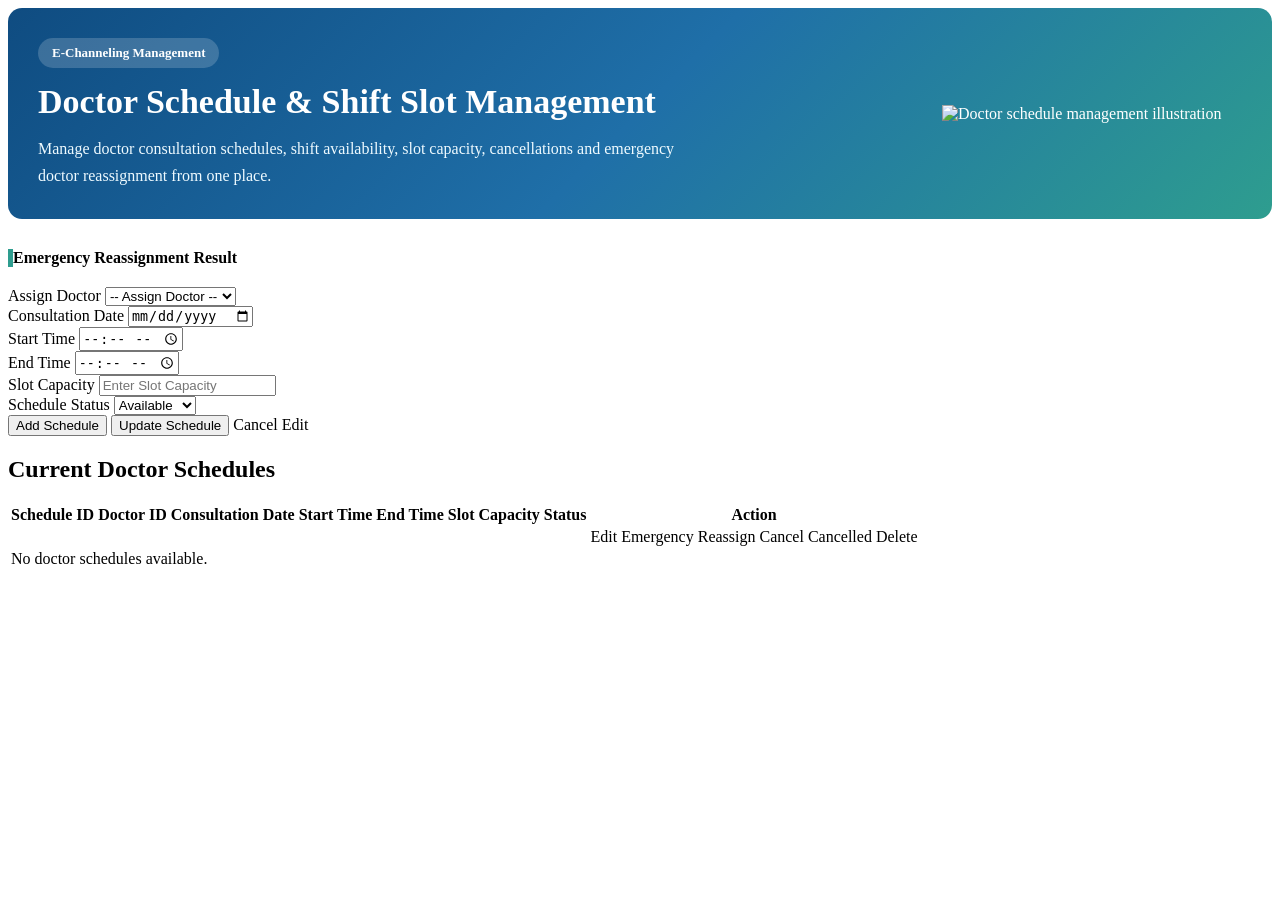
==== src/main/resources/templates/doctor-schedule.html @ 7dbee843 "Enhance doctor schedule UI and assignment workflow" ====
<!DOCTYPE html>
<html lang="en"
      xmlns:th="http://www.thymeleaf.org">

<head>
    <meta charset="UTF-8">

    <meta name="viewport"
          content="width=device-width, initial-scale=1.0">

    <title>Doctor Schedule & Shift Slot Management</title>

    <link rel="stylesheet"
          th:href="@{/css/doctor-schedule.css}">

    <style>

        .hero-section {
            display: flex;
            align-items: center;
            justify-content: space-between;
            gap: 30px;
            padding: 30px;
            margin-bottom: 30px;

            background: linear-gradient(
                    135deg,
                    #0f4c81,
                    #1f6fa8,
                    #2e9d8f
            );

            border-radius: 14px;
            color: white;
            overflow: hidden;
        }

        .hero-content {
            flex: 1;
        }

        .hero-title {
            margin: 0 0 12px 0;
            font-size: 34px;
            line-height: 1.2;
        }

        .hero-subtitle {
            margin: 0;
            max-width: 650px;
            line-height: 1.7;
            font-size: 16px;
            color: #eefaff;
        }

        .hero-image {
            width: 300px;
            max-width: 35%;
            height: auto;
        }

        .management-tag {
            display: inline-block;
            margin-bottom: 14px;
            padding: 7px 14px;
            border-radius: 20px;
            background-color: rgba(255,255,255,0.18);
            font-size: 13px;
            font-weight: bold;
        }

        .reassignment-message {
            border-left: 5px solid #2e9d8f;
        }

        @media (max-width: 768px) {

            .hero-section {
                flex-direction: column;
                text-align: center;
            }

            .hero-image {
                max-width: 70%;
                width: 250px;
            }

            .hero-title {
                font-size: 27px;
            }
        }

    </style>

</head>

<body>

<div class="container">


    <!-- ===================================== -->
    <!-- PROFESSIONAL HERO SECTION -->
    <!-- ===================================== -->

    <section class="hero-section">

        <div class="hero-content">

            <span class="management-tag">
                E-Channeling Management
            </span>

            <h1 class="hero-title">
                Doctor Schedule & Shift Slot Management
            </h1>

            <p class="hero-subtitle">
                Manage doctor consultation schedules, shift availability,
                slot capacity, cancellations and emergency doctor
                reassignment from one place.
            </p>

        </div>


        <img class="hero-image"
             th:src="@{/images/doctor-schedule-hero.svg}"
             alt="Doctor schedule management illustration">

    </section>



    <!-- ===================================== -->
    <!-- EMERGENCY REASSIGNMENT RESULT -->
    <!-- ===================================== -->

    <div class="card reassignment-message"
         th:if="${reassignmentMessage != null}">

        <strong>
            Emergency Reassignment Result
        </strong>

        <p th:text="${reassignmentMessage}">
        </p>

    </div>



    <!-- ===================================== -->
    <!-- ADD / UPDATE DOCTOR SCHEDULE -->
    <!-- ===================================== -->

    <div class="card">

        <h2 th:text="${doctorSchedule.scheduleId == 0
                     ? 'Create Doctor Schedule'
                     : 'Update Doctor Schedule'}">
        </h2>


        <form th:action="@{/doctor-schedule/save}"
              th:object="${doctorSchedule}"
              method="post">


            <!-- Schedule ID -->
            <input type="hidden"
                   th:field="*{scheduleId}">


            <div class="form-grid">


                <!-- ================================= -->
                <!-- ASSIGN DOCTOR -->
                <!-- ================================= -->

                <div class="form-group">

                    <label for="doctorId">
                        Assign Doctor
                    </label>

                    <select id="doctorId"
                            th:field="*{doctorId}">

                        <option value="0">
                            -- Assign Doctor --
                        </option>


                        <option th:each="doctor : ${doctors}"
                                th:value="${doctor.doctorId}"
                                th:text="${doctor.doctorName
                                         + ' - '
                                         + doctor.specialization
                                         + ' - '
                                         + doctor.availabilityStatus}">
                        </option>

                    </select>


                    <span class="error-message"
                          th:if="${#fields.hasErrors('doctorId')}"
                          th:errors="*{doctorId}">
                    </span>

                </div>



                <!-- ================================= -->
                <!-- CONSULTATION DATE -->
                <!-- ================================= -->

                <div class="form-group">

                    <label for="consultationDate">
                        Consultation Date
                    </label>

                    <input id="consultationDate"
                           type="date"
                           th:field="*{consultationDate}">

                    <span class="error-message"
                          th:if="${#fields.hasErrors('consultationDate')}"
                          th:errors="*{consultationDate}">
                    </span>

                </div>



                <!-- ================================= -->
                <!-- START TIME -->
                <!-- ================================= -->

                <div class="form-group">

                    <label for="startTime">
                        Start Time
                    </label>

                    <input id="startTime"
                           type="time"
                           th:field="*{startTime}">

                    <span class="error-message"
                          th:if="${#fields.hasErrors('startTime')}"
                          th:errors="*{startTime}">
                    </span>

                </div>



                <!-- ================================= -->
                <!-- END TIME -->
                <!-- ================================= -->

                <div class="form-group">

                    <label for="endTime">
                        End Time
                    </label>

                    <input id="endTime"
                           type="time"
                           th:field="*{endTime}">

                    <span class="error-message"
                          th:if="${#fields.hasErrors('endTime')}"
                          th:errors="*{endTime}">
                    </span>

                </div>



                <!-- ================================= -->
                <!-- SLOT CAPACITY -->
                <!-- ================================= -->

                <div class="form-group">

                    <label for="slotCapacity">
                        Slot Capacity
                    </label>

                    <input id="slotCapacity"
                           type="number"
                           th:field="*{slotCapacity}"
                           min="1"
                           placeholder="Enter Slot Capacity">

                    <span class="error-message"
                          th:if="${#fields.hasErrors('slotCapacity')}"
                          th:errors="*{slotCapacity}">
                    </span>

                </div>



                <!-- ================================= -->
                <!-- STATUS -->
                <!-- ================================= -->

                <div class="form-group">

                    <label for="status">
                        Schedule Status
                    </label>

                    <select id="status"
                            th:field="*{status}">

                        <option value="Available">
                            Available
                        </option>

                        <option value="Blocked">
                            Blocked
                        </option>

                        <option value="Cancelled">
                            Cancelled
                        </option>

                    </select>

                </div>

            </div>



            <!-- ================================= -->
            <!-- FORM ACTIONS -->
            <!-- ================================= -->

            <div class="form-actions">


                <!-- Add -->
                <button type="submit"
                        class="btn btn-primary"
                        th:if="${doctorSchedule.scheduleId == 0}">

                    Add Schedule

                </button>


                <!-- Update -->
                <button type="submit"
                        class="btn btn-primary"
                        th:if="${doctorSchedule.scheduleId != 0}">

                    Update Schedule

                </button>


                <!-- Cancel Edit -->
                <a class="btn btn-secondary"
                   th:if="${doctorSchedule.scheduleId != 0}"
                   th:href="@{/doctor-schedule}">

                    Cancel Edit

                </a>

            </div>

        </form>

    </div>



    <!-- ===================================== -->
    <!-- CURRENT DOCTOR SCHEDULES -->
    <!-- ===================================== -->

    <div class="card">

        <h2>
            Current Doctor Schedules
        </h2>


        <div class="table-responsive">

            <table class="schedule-table">


                <thead>

                <tr>

                    <th>Schedule ID</th>

                    <th>Doctor ID</th>

                    <th>Consultation Date</th>

                    <th>Start Time</th>

                    <th>End Time</th>

                    <th>Slot Capacity</th>

                    <th>Status</th>

                    <th>Action</th>

                </tr>

                </thead>



                <tbody>


                <!-- ================================= -->
                <!-- SCHEDULE ROW -->
                <!-- ================================= -->

                <tr th:each="schedule : ${schedules}">


                    <td th:text="${schedule.scheduleId}">
                    </td>


                    <td th:text="${schedule.doctorId}">
                    </td>


                    <td th:text="${schedule.consultationDate}">
                    </td>


                    <td th:text="${schedule.startTime}">
                    </td>


                    <td th:text="${schedule.endTime}">
                    </td>


                    <td th:text="${schedule.slotCapacity}">
                    </td>



                    <!-- STATUS -->

                    <td>

                        <span class="status"

                              th:classappend="${schedule.status == 'Available'}
                                      ? ' status-available'
                                      : (${schedule.status == 'Blocked'}
                                      ? ' status-blocked'
                                      : ' status-cancelled')"

                              th:text="${schedule.status}">
                        </span>

                    </td>



                    <!-- ================================= -->
                    <!-- ACTION BUTTONS -->
                    <!-- ================================= -->

                    <td>

                        <div class="action-buttons">


                            <!-- Edit -->
                            <a class="btn btn-edit"

                               th:href="@{/doctor-schedule/edit/{id}
                               (id=${schedule.scheduleId})}">

                                Edit

                            </a>



                            <!-- Emergency Reassign -->
                            <a class="btn btn-cancel"

                               th:if="${schedule.status != 'Cancelled'}"

                               th:href="@{/doctor-schedule/reassign/{id}
                               (id=${schedule.scheduleId})}">

                                Emergency Reassign

                            </a>



                            <!-- Cancel -->
                            <a class="btn btn-cancel"

                               th:if="${schedule.status != 'Cancelled'}"

                               th:href="@{/doctor-schedule/cancel/{id}
                               (id=${schedule.scheduleId})}">

                                Cancel

                            </a>



                            <!-- Already Cancelled -->
                            <span class="btn btn-secondary"

                                  th:if="${schedule.status == 'Cancelled'}">

                                Cancelled

                            </span>



                            <!-- Delete -->
                            <a class="btn btn-delete"

                               th:href="@{/doctor-schedule/delete/{id}
                               (id=${schedule.scheduleId})}">

                                Delete

                            </a>

                        </div>

                    </td>

                </tr>



                <!-- ================================= -->
                <!-- NO RECORDS -->
                <!-- ================================= -->

                <tr th:if="${#lists.isEmpty(schedules)}">

                    <td colspan="8"
                        class="empty-message">

                        No doctor schedules available.

                    </td>

                </tr>


                </tbody>

            </table>

        </div>

    </div>

</div>

</body>

</html>
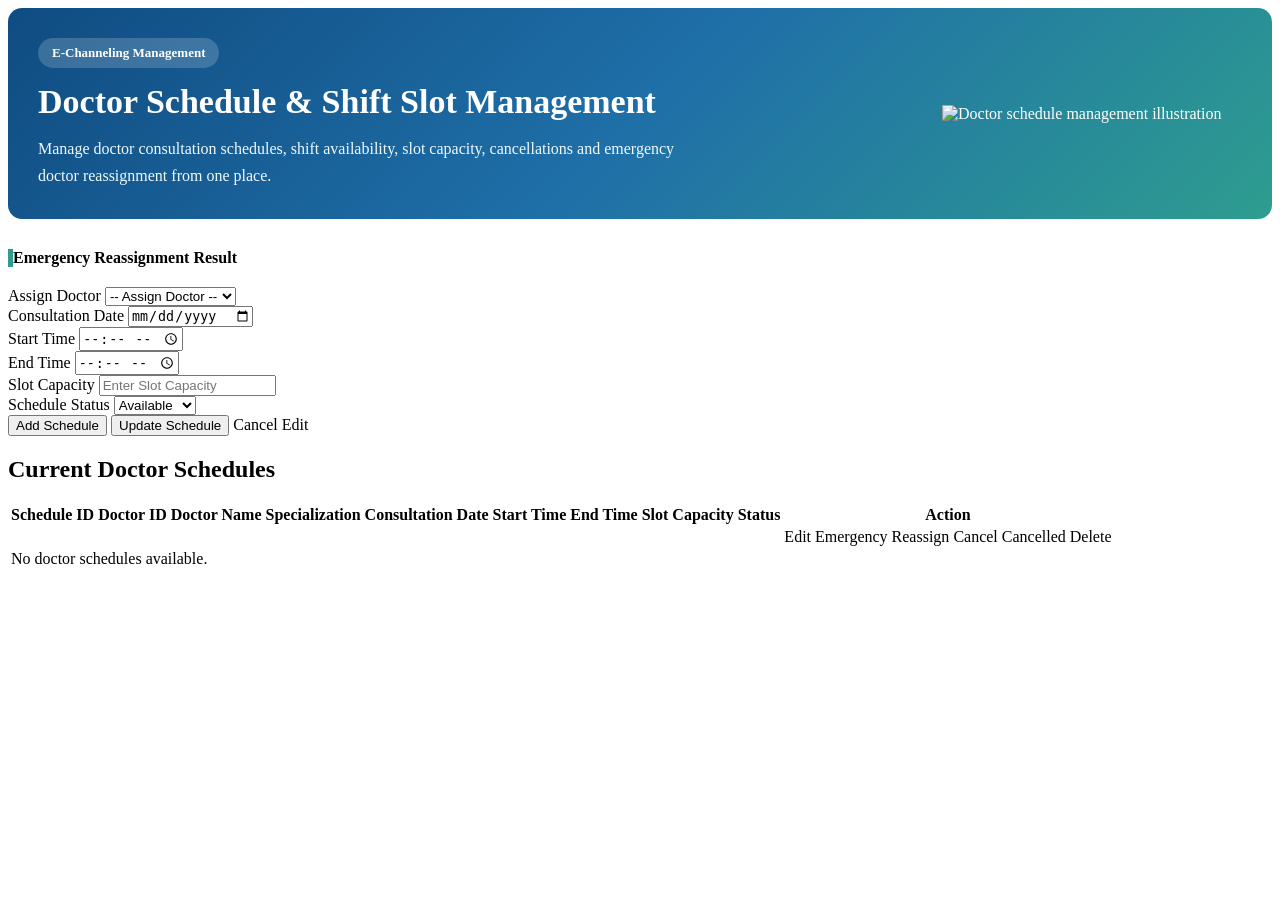
==== commit a89d5a2d: "Display doctor details in schedule table" ====
--- a/src/main/resources/templates/doctor-schedule.html
+++ b/src/main/resources/templates/doctor-schedule.html
@@ -64,7 +64,7 @@
             margin-bottom: 14px;
             padding: 7px 14px;
             border-radius: 20px;
-            background-color: rgba(255,255,255,0.18);
+            background-color: rgba(255, 255, 255, 0.18);
             font-size: 13px;
             font-weight: bold;
         }
@@ -100,7 +100,7 @@
 
 
     <!-- ===================================== -->
-    <!-- PROFESSIONAL HERO SECTION -->
+    <!-- HERO SECTION -->
     <!-- ===================================== -->
 
     <section class="hero-section">
@@ -151,7 +151,7 @@
 
 
     <!-- ===================================== -->
-    <!-- ADD / UPDATE DOCTOR SCHEDULE -->
+    <!-- ADD / UPDATE SCHEDULE -->
     <!-- ===================================== -->
 
     <div class="card">
@@ -167,7 +167,6 @@
               method="post">
 
 
-            <!-- Schedule ID -->
             <input type="hidden"
                    th:field="*{scheduleId}">
 
@@ -175,9 +174,7 @@
             <div class="form-grid">
 
 
-                <!-- ================================= -->
                 <!-- ASSIGN DOCTOR -->
-                <!-- ================================= -->
 
                 <div class="form-group">
 
@@ -194,12 +191,17 @@
 
 
                         <option th:each="doctor : ${doctors}"
+
                                 th:value="${doctor.doctorId}"
+
                                 th:text="${doctor.doctorName
                                          + ' - '
                                          + doctor.specialization
                                          + ' - '
-                                         + doctor.availabilityStatus}">
+                                         + doctor.availabilityStatus}"
+
+                                th:disabled="${doctor.availabilityStatus != 'Available'
+                                             and doctor.doctorId != doctorSchedule.doctorId}">
                         </option>
 
                     </select>
@@ -214,9 +216,7 @@
 
 
 
-                <!-- ================================= -->
                 <!-- CONSULTATION DATE -->
-                <!-- ================================= -->
 
                 <div class="form-group">
 
@@ -237,9 +237,7 @@
 
 
 
-                <!-- ================================= -->
                 <!-- START TIME -->
-                <!-- ================================= -->
 
                 <div class="form-group">
 
@@ -260,9 +258,7 @@
 
 
 
-                <!-- ================================= -->
                 <!-- END TIME -->
-                <!-- ================================= -->
 
                 <div class="form-group">
 
@@ -283,9 +279,7 @@
 
 
 
-                <!-- ================================= -->
                 <!-- SLOT CAPACITY -->
-                <!-- ================================= -->
 
                 <div class="form-group">
 
@@ -308,9 +302,7 @@
 
 
 
-                <!-- ================================= -->
                 <!-- STATUS -->
-                <!-- ================================= -->
 
                 <div class="form-group">
 
@@ -341,40 +333,26 @@
 
 
 
-            <!-- ================================= -->
             <!-- FORM ACTIONS -->
-            <!-- ================================= -->
 
             <div class="form-actions">
 
-
-                <!-- Add -->
                 <button type="submit"
                         class="btn btn-primary"
                         th:if="${doctorSchedule.scheduleId == 0}">
-
                     Add Schedule
-
                 </button>
 
-
-                <!-- Update -->
                 <button type="submit"
                         class="btn btn-primary"
                         th:if="${doctorSchedule.scheduleId != 0}">
-
                     Update Schedule
-
                 </button>
 
-
-                <!-- Cancel Edit -->
                 <a class="btn btn-secondary"
                    th:if="${doctorSchedule.scheduleId != 0}"
                    th:href="@{/doctor-schedule}">
-
                     Cancel Edit
-
                 </a>
 
             </div>
@@ -386,7 +364,7 @@
 
 
     <!-- ===================================== -->
-    <!-- CURRENT DOCTOR SCHEDULES -->
+    <!-- CURRENT SCHEDULES -->
     <!-- ===================================== -->
 
     <div class="card">
@@ -409,6 +387,10 @@
 
                     <th>Doctor ID</th>
 
+                    <th>Doctor Name</th>
+
+                    <th>Specialization</th>
+
                     <th>Consultation Date</th>
 
                     <th>Start Time</th>
@@ -426,37 +408,52 @@
                 </thead>
 
 
-
                 <tbody>
 
 
-                <!-- ================================= -->
-                <!-- SCHEDULE ROW -->
-                <!-- ================================= -->
-
                 <tr th:each="schedule : ${schedules}">
 
 
+                    <!-- Schedule ID -->
                     <td th:text="${schedule.scheduleId}">
                     </td>
 
 
+                    <!-- Doctor ID -->
                     <td th:text="${schedule.doctorId}">
                     </td>
 
 
+                    <!-- Doctor Name -->
+                    <td th:text="${doctorMap[schedule.doctorId] != null
+                                  ? doctorMap[schedule.doctorId].doctorName
+                                  : 'Unknown Doctor'}">
+                    </td>
+
+
+                    <!-- Specialization -->
+                    <td th:text="${doctorMap[schedule.doctorId] != null
+                                  ? doctorMap[schedule.doctorId].specialization
+                                  : 'Not Available'}">
+                    </td>
+
+
+                    <!-- Date -->
                     <td th:text="${schedule.consultationDate}">
                     </td>
 
 
+                    <!-- Start Time -->
                     <td th:text="${schedule.startTime}">
                     </td>
 
 
+                    <!-- End Time -->
                     <td th:text="${schedule.endTime}">
                     </td>
 
 
+                    <!-- Capacity -->
                     <td th:text="${schedule.slotCapacity}">
                     </td>
 
@@ -481,16 +478,13 @@
 
 
 
-                    <!-- ================================= -->
-                    <!-- ACTION BUTTONS -->
-                    <!-- ================================= -->
+                    <!-- ACTIONS -->
 
                     <td>
 
                         <div class="action-buttons">
 
 
-                            <!-- Edit -->
                             <a class="btn btn-edit"
 
                                th:href="@{/doctor-schedule/edit/{id}
@@ -502,7 +496,6 @@
 
 
 
-                            <!-- Emergency Reassign -->
                             <a class="btn btn-cancel"
 
                                th:if="${schedule.status != 'Cancelled'}"
@@ -516,7 +509,6 @@
 
 
 
-                            <!-- Cancel -->
                             <a class="btn btn-cancel"
 
                                th:if="${schedule.status != 'Cancelled'}"
@@ -530,7 +522,6 @@
 
 
 
-                            <!-- Already Cancelled -->
                             <span class="btn btn-secondary"
 
                                   th:if="${schedule.status == 'Cancelled'}">
@@ -541,7 +532,6 @@
 
 
 
-                            <!-- Delete -->
                             <a class="btn btn-delete"
 
                                th:href="@{/doctor-schedule/delete/{id}
@@ -559,13 +549,11 @@
 
 
 
-                <!-- ================================= -->
                 <!-- NO RECORDS -->
-                <!-- ================================= -->
 
                 <tr th:if="${#lists.isEmpty(schedules)}">
 
-                    <td colspan="8"
+                    <td colspan="10"
                         class="empty-message">
 
                         No doctor schedules available.
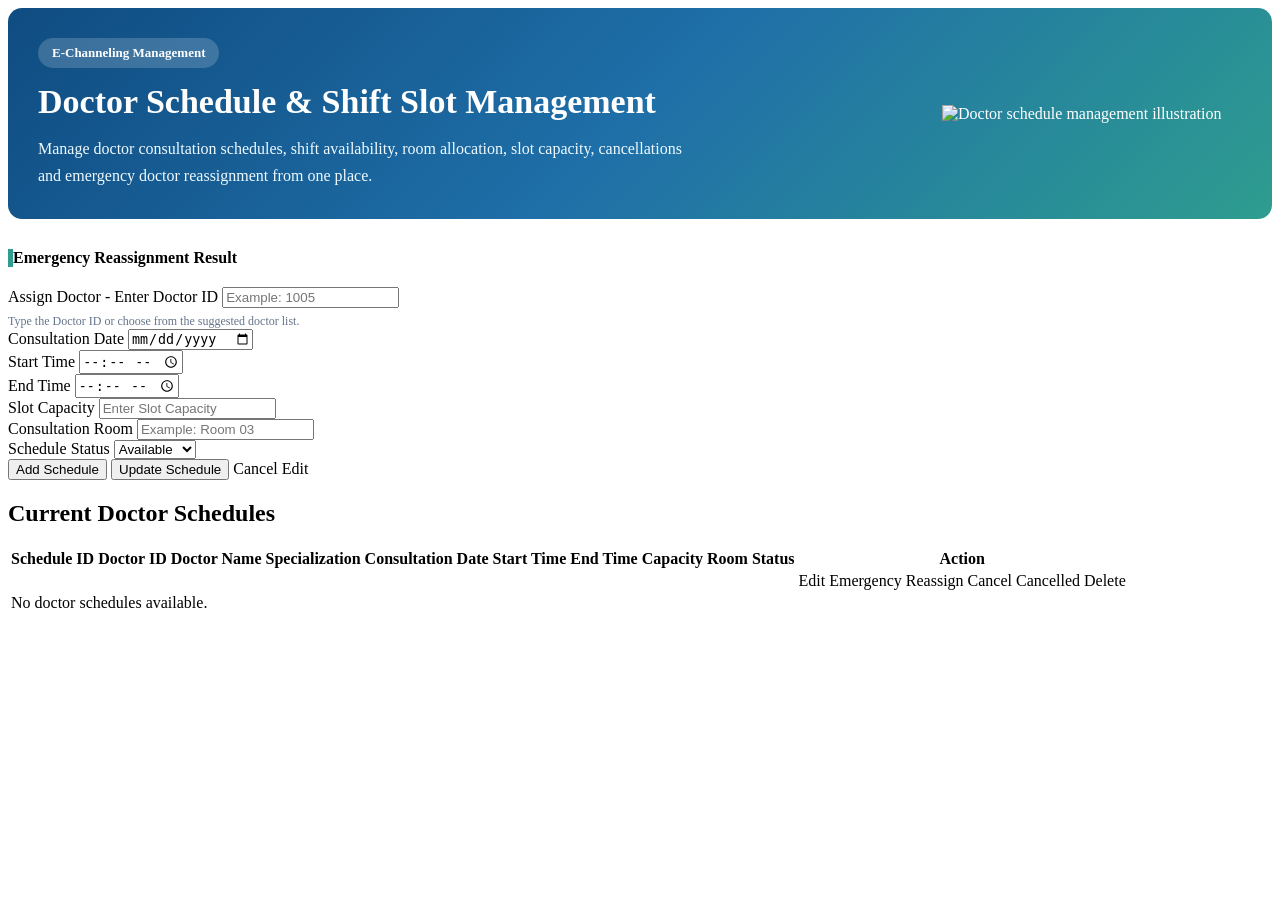
==== commit 2e865b9a: "Enable doctor ID search for schedule assignment" ====
--- a/src/main/resources/templates/doctor-schedule.html
+++ b/src/main/resources/templates/doctor-schedule.html
@@ -64,13 +64,19 @@
             margin-bottom: 14px;
             padding: 7px 14px;
             border-radius: 20px;
-            background-color: rgba(255, 255, 255, 0.18);
+            background-color: rgba(255,255,255,0.18);
             font-size: 13px;
             font-weight: bold;
         }
 
         .reassignment-message {
             border-left: 5px solid #2e9d8f;
+        }
+
+        .field-help {
+            margin-top: 6px;
+            font-size: 12px;
+            color: #64748b;
         }
 
         @media (max-width: 768px) {
@@ -117,12 +123,11 @@
 
             <p class="hero-subtitle">
                 Manage doctor consultation schedules, shift availability,
-                slot capacity, cancellations and emergency doctor
-                reassignment from one place.
+                room allocation, slot capacity, cancellations and emergency
+                doctor reassignment from one place.
             </p>
 
         </div>
-
 
         <img class="hero-image"
              th:src="@{/images/doctor-schedule-hero.svg}"
@@ -131,7 +136,6 @@
     </section>
 
 
-
     <!-- ===================================== -->
     <!-- EMERGENCY REASSIGNMENT RESULT -->
     <!-- ===================================== -->
@@ -149,9 +153,8 @@
     </div>
 
 
-
-    <!-- ===================================== -->
-    <!-- ADD / UPDATE SCHEDULE -->
+    <!-- ===================================== -->
+    <!-- CREATE / UPDATE SCHEDULE -->
     <!-- ===================================== -->
 
     <div class="card">
@@ -161,51 +164,52 @@
                      : 'Update Doctor Schedule'}">
         </h2>
 
-
         <form th:action="@{/doctor-schedule/save}"
               th:object="${doctorSchedule}"
               method="post">
 
-
             <input type="hidden"
                    th:field="*{scheduleId}">
 
-
             <div class="form-grid">
 
 
-                <!-- ASSIGN DOCTOR -->
+                <!-- ================================= -->
+                <!-- ASSIGN DOCTOR BY ID -->
+                <!-- ================================= -->
 
                 <div class="form-group">
 
                     <label for="doctorId">
-                        Assign Doctor
-                    </label>
-
-                    <select id="doctorId"
-                            th:field="*{doctorId}">
-
-                        <option value="0">
-                            -- Assign Doctor --
+                        Assign Doctor - Enter Doctor ID
+                    </label>
+
+                    <input id="doctorId"
+                           type="number"
+                           list="doctorList"
+                           th:field="*{doctorId}"
+                           min="1"
+                           placeholder="Example: 1005">
+
+                    <!-- Doctor Suggestions -->
+                    <datalist id="doctorList">
+
+                        <option th:each="doctor : ${doctors}"
+                                th:value="${doctor.doctorId}"
+                                th:label="${doctor.doctorId
+                                          + ' - '
+                                          + doctor.doctorName
+                                          + ' - '
+                                          + doctor.specialization
+                                          + ' - '
+                                          + doctor.availabilityStatus}">
                         </option>
 
-
-                        <option th:each="doctor : ${doctors}"
-
-                                th:value="${doctor.doctorId}"
-
-                                th:text="${doctor.doctorName
-                                         + ' - '
-                                         + doctor.specialization
-                                         + ' - '
-                                         + doctor.availabilityStatus}"
-
-                                th:disabled="${doctor.availabilityStatus != 'Available'
-                                             and doctor.doctorId != doctorSchedule.doctorId}">
-                        </option>
-
-                    </select>
-
+                    </datalist>
+
+                    <div class="field-help">
+                        Type the Doctor ID or choose from the suggested doctor list.
+                    </div>
 
                     <span class="error-message"
                           th:if="${#fields.hasErrors('doctorId')}"
@@ -215,7 +219,6 @@
                 </div>
 
 
-
                 <!-- CONSULTATION DATE -->
 
                 <div class="form-group">
@@ -236,7 +239,6 @@
                 </div>
 
 
-
                 <!-- START TIME -->
 
                 <div class="form-group">
@@ -257,7 +259,6 @@
                 </div>
 
 
-
                 <!-- END TIME -->
 
                 <div class="form-group">
@@ -276,7 +277,6 @@
                     </span>
 
                 </div>
-
 
 
                 <!-- SLOT CAPACITY -->
@@ -301,6 +301,26 @@
                 </div>
 
 
+                <!-- ROOM -->
+
+                <div class="form-group">
+
+                    <label for="roomNo">
+                        Consultation Room
+                    </label>
+
+                    <input id="roomNo"
+                           type="text"
+                           th:field="*{roomNo}"
+                           placeholder="Example: Room 03">
+
+                    <span class="error-message"
+                          th:if="${#fields.hasErrors('roomNo')}"
+                          th:errors="*{roomNo}">
+                    </span>
+
+                </div>
+
 
                 <!-- STATUS -->
 
@@ -330,7 +350,6 @@
                 </div>
 
             </div>
-
 
 
             <!-- FORM ACTIONS -->
@@ -362,9 +381,8 @@
     </div>
 
 
-
-    <!-- ===================================== -->
-    <!-- CURRENT SCHEDULES -->
+    <!-- ===================================== -->
+    <!-- CURRENT DOCTOR SCHEDULES -->
     <!-- ===================================== -->
 
     <div class="card">
@@ -373,90 +391,66 @@
             Current Doctor Schedules
         </h2>
 
-
         <div class="table-responsive">
 
             <table class="schedule-table">
 
-
                 <thead>
 
                 <tr>
 
                     <th>Schedule ID</th>
-
                     <th>Doctor ID</th>
-
                     <th>Doctor Name</th>
-
                     <th>Specialization</th>
-
                     <th>Consultation Date</th>
-
                     <th>Start Time</th>
-
                     <th>End Time</th>
-
-                    <th>Slot Capacity</th>
-
+                    <th>Capacity</th>
+                    <th>Room</th>
                     <th>Status</th>
-
                     <th>Action</th>
 
                 </tr>
 
                 </thead>
 
-
                 <tbody>
 
-
                 <tr th:each="schedule : ${schedules}">
 
-
-                    <!-- Schedule ID -->
                     <td th:text="${schedule.scheduleId}">
                     </td>
 
-
-                    <!-- Doctor ID -->
                     <td th:text="${schedule.doctorId}">
                     </td>
 
-
-                    <!-- Doctor Name -->
                     <td th:text="${doctorMap[schedule.doctorId] != null
                                   ? doctorMap[schedule.doctorId].doctorName
                                   : 'Unknown Doctor'}">
                     </td>
 
-
-                    <!-- Specialization -->
                     <td th:text="${doctorMap[schedule.doctorId] != null
                                   ? doctorMap[schedule.doctorId].specialization
                                   : 'Not Available'}">
                     </td>
 
-
-                    <!-- Date -->
                     <td th:text="${schedule.consultationDate}">
                     </td>
 
-
-                    <!-- Start Time -->
                     <td th:text="${schedule.startTime}">
                     </td>
 
-
-                    <!-- End Time -->
                     <td th:text="${schedule.endTime}">
                     </td>
 
-
-                    <!-- Capacity -->
                     <td th:text="${schedule.slotCapacity}">
                     </td>
 
+                    <td th:text="${schedule.roomNo != null
+                                  ? schedule.roomNo
+                                  : '-'}">
+                    </td>
 
 
                     <!-- STATUS -->
@@ -464,81 +458,56 @@
                     <td>
 
                         <span class="status"
-
                               th:classappend="${schedule.status == 'Available'}
                                       ? ' status-available'
                                       : (${schedule.status == 'Blocked'}
                                       ? ' status-blocked'
                                       : ' status-cancelled')"
-
                               th:text="${schedule.status}">
                         </span>
 
                     </td>
 
 
-
                     <!-- ACTIONS -->
 
                     <td>
 
                         <div class="action-buttons">
 
-
                             <a class="btn btn-edit"
-
                                th:href="@{/doctor-schedule/edit/{id}
                                (id=${schedule.scheduleId})}">
-
                                 Edit
-
                             </a>
 
 
-
                             <a class="btn btn-cancel"
-
                                th:if="${schedule.status != 'Cancelled'}"
-
                                th:href="@{/doctor-schedule/reassign/{id}
                                (id=${schedule.scheduleId})}">
-
                                 Emergency Reassign
-
                             </a>
 
 
-
                             <a class="btn btn-cancel"
-
                                th:if="${schedule.status != 'Cancelled'}"
-
                                th:href="@{/doctor-schedule/cancel/{id}
                                (id=${schedule.scheduleId})}">
-
                                 Cancel
-
                             </a>
 
 
-
                             <span class="btn btn-secondary"
-
                                   th:if="${schedule.status == 'Cancelled'}">
-
                                 Cancelled
-
                             </span>
 
 
-
                             <a class="btn btn-delete"
-
                                th:href="@{/doctor-schedule/delete/{id}
                                (id=${schedule.scheduleId})}">
-
                                 Delete
-
                             </a>
 
                         </div>
@@ -548,21 +517,15 @@
                 </tr>
 
 
-
-                <!-- NO RECORDS -->
-
                 <tr th:if="${#lists.isEmpty(schedules)}">
 
-                    <td colspan="10"
+                    <td colspan="11"
                         class="empty-message">
-
                         No doctor schedules available.
-
                     </td>
 
                 </tr>
 
-
                 </tbody>
 
             </table>
@@ -574,5 +537,4 @@
 </div>
 
 </body>
-
 </html>
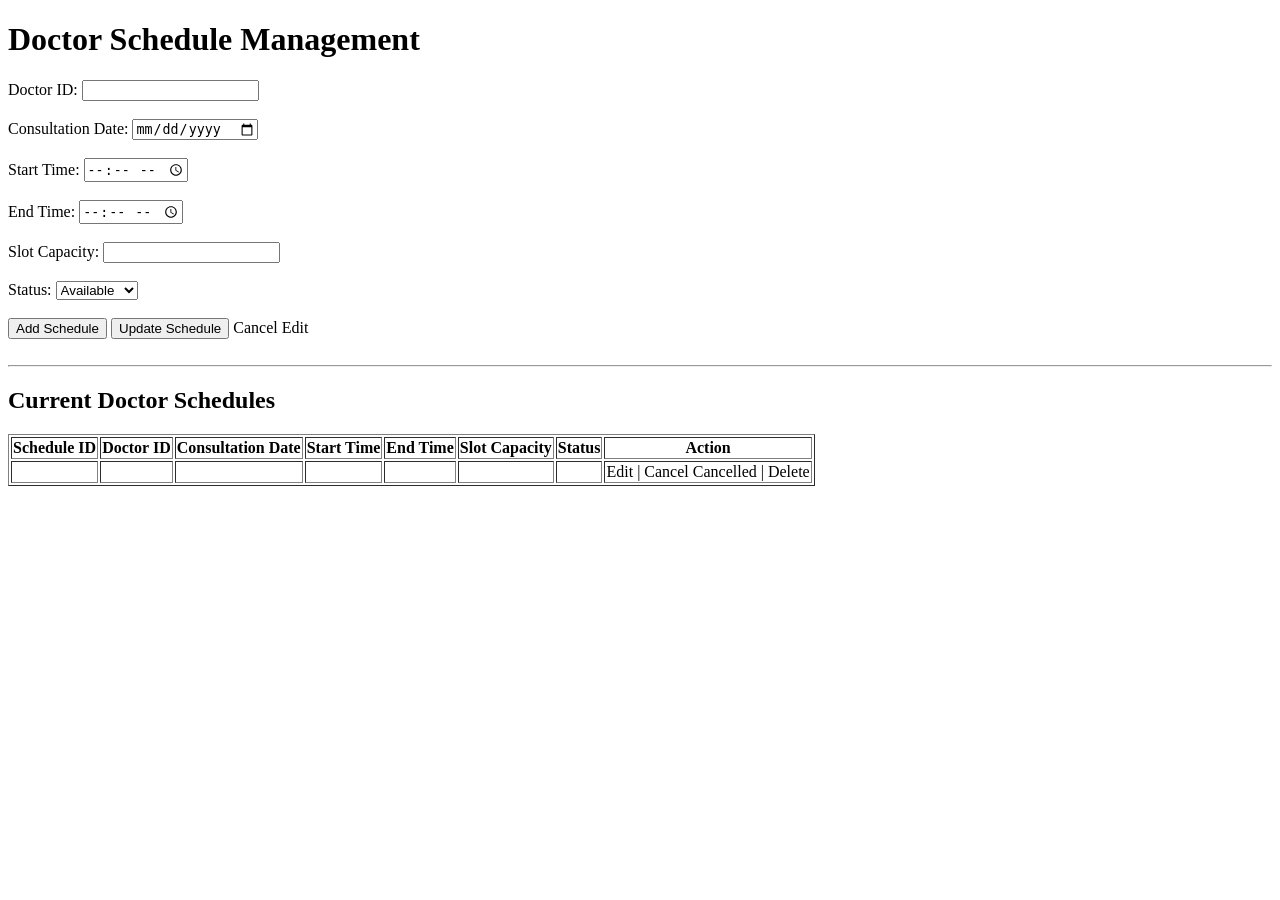
==== commit 54385bf8: "Merge remote-tracking branch 'origin/main' into feature/insurance" ====
--- a/src/main/resources/templates/doctor-schedule.html
+++ b/src/main/resources/templates/doctor-schedule.html
@@ -4,537 +4,159 @@
 
 <head>
     <meta charset="UTF-8">
-
-    <meta name="viewport"
-          content="width=device-width, initial-scale=1.0">
-
-    <title>Doctor Schedule & Shift Slot Management</title>
-
-    <link rel="stylesheet"
-          th:href="@{/css/doctor-schedule.css}">
-
-    <style>
-
-        .hero-section {
-            display: flex;
-            align-items: center;
-            justify-content: space-between;
-            gap: 30px;
-            padding: 30px;
-            margin-bottom: 30px;
-
-            background: linear-gradient(
-                    135deg,
-                    #0f4c81,
-                    #1f6fa8,
-                    #2e9d8f
-            );
-
-            border-radius: 14px;
-            color: white;
-            overflow: hidden;
-        }
-
-        .hero-content {
-            flex: 1;
-        }
-
-        .hero-title {
-            margin: 0 0 12px 0;
-            font-size: 34px;
-            line-height: 1.2;
-        }
-
-        .hero-subtitle {
-            margin: 0;
-            max-width: 650px;
-            line-height: 1.7;
-            font-size: 16px;
-            color: #eefaff;
-        }
-
-        .hero-image {
-            width: 300px;
-            max-width: 35%;
-            height: auto;
-        }
-
-        .management-tag {
-            display: inline-block;
-            margin-bottom: 14px;
-            padding: 7px 14px;
-            border-radius: 20px;
-            background-color: rgba(255,255,255,0.18);
-            font-size: 13px;
-            font-weight: bold;
-        }
-
-        .reassignment-message {
-            border-left: 5px solid #2e9d8f;
-        }
-
-        .field-help {
-            margin-top: 6px;
-            font-size: 12px;
-            color: #64748b;
-        }
-
-        @media (max-width: 768px) {
-
-            .hero-section {
-                flex-direction: column;
-                text-align: center;
-            }
-
-            .hero-image {
-                max-width: 70%;
-                width: 250px;
-            }
-
-            .hero-title {
-                font-size: 27px;
-            }
-        }
-
-    </style>
-
+    <title>Doctor Schedule</title>
 </head>
 
 <body>
 
-<div class="container">
+<h1>Doctor Schedule Management</h1>
 
+<form th:action="@{/doctor-schedule/save}"
+      th:object="${doctorSchedule}"
+      method="post">
 
-    <!-- ===================================== -->
-    <!-- HERO SECTION -->
-    <!-- ===================================== -->
+    <input type="hidden"
+           th:field="*{scheduleId}">
 
-    <section class="hero-section">
+    <label>Doctor ID:</label>
+    <input type="number"
+           th:field="*{doctorId}">
 
-        <div class="hero-content">
+    <span th:if="${#fields.hasErrors('doctorId')}"
+          th:errors="*{doctorId}">
+    </span>
 
-            <span class="management-tag">
-                E-Channeling Management
+    <br><br>
+
+    <label>Consultation Date:</label>
+    <input type="date"
+           th:field="*{consultationDate}">
+
+    <span th:if="${#fields.hasErrors('consultationDate')}"
+          th:errors="*{consultationDate}">
+    </span>
+
+    <br><br>
+
+    <label>Start Time:</label>
+    <input type="time"
+           th:field="*{startTime}">
+
+    <span th:if="${#fields.hasErrors('startTime')}"
+          th:errors="*{startTime}">
+    </span>
+
+    <br><br>
+
+    <label>End Time:</label>
+    <input type="time"
+           th:field="*{endTime}">
+
+    <span th:if="${#fields.hasErrors('endTime')}"
+          th:errors="*{endTime}">
+    </span>
+
+    <br><br>
+
+    <label>Slot Capacity:</label>
+    <input type="number"
+           th:field="*{slotCapacity}">
+
+    <span th:if="${#fields.hasErrors('slotCapacity')}"
+          th:errors="*{slotCapacity}">
+    </span>
+
+    <br><br>
+
+    <label>Status:</label>
+    <select th:field="*{status}">
+        <option value="Available">Available</option>
+        <option value="Blocked">Blocked</option>
+        <option value="Cancelled">Cancelled</option>
+    </select>
+
+    <br><br>
+
+    <button type="submit"
+            th:if="${doctorSchedule.scheduleId == 0}">
+        Add Schedule
+    </button>
+
+    <button type="submit"
+            th:if="${doctorSchedule.scheduleId != 0}">
+        Update Schedule
+    </button>
+
+    <a th:if="${doctorSchedule.scheduleId != 0}"
+       th:href="@{/doctor-schedule}">
+        Cancel Edit
+    </a>
+
+</form>
+
+<br>
+
+<hr>
+
+<h2>Current Doctor Schedules</h2>
+
+<table border="1">
+
+    <thead>
+    <tr>
+        <th>Schedule ID</th>
+        <th>Doctor ID</th>
+        <th>Consultation Date</th>
+        <th>Start Time</th>
+        <th>End Time</th>
+        <th>Slot Capacity</th>
+        <th>Status</th>
+        <th>Action</th>
+    </tr>
+    </thead>
+
+    <tbody>
+
+    <tr th:each="schedule : ${schedules}">
+
+        <td th:text="${schedule.scheduleId}"></td>
+        <td th:text="${schedule.doctorId}"></td>
+        <td th:text="${schedule.consultationDate}"></td>
+        <td th:text="${schedule.startTime}"></td>
+        <td th:text="${schedule.endTime}"></td>
+        <td th:text="${schedule.slotCapacity}"></td>
+        <td th:text="${schedule.status}"></td>
+
+        <td>
+
+            <a th:href="@{/doctor-schedule/edit/{id}(id=${schedule.scheduleId})}">
+                Edit
+            </a>
+
+            |
+
+            <a th:if="${schedule.status != 'Cancelled'}"
+               th:href="@{/doctor-schedule/cancel/{id}(id=${schedule.scheduleId})}">
+                Cancel
+            </a>
+
+            <span th:if="${schedule.status == 'Cancelled'}">
+                Cancelled
             </span>
 
-            <h1 class="hero-title">
-                Doctor Schedule & Shift Slot Management
-            </h1>
+            |
 
-            <p class="hero-subtitle">
-                Manage doctor consultation schedules, shift availability,
-                room allocation, slot capacity, cancellations and emergency
-                doctor reassignment from one place.
-            </p>
+            <a th:href="@{/doctor-schedule/delete/{id}(id=${schedule.scheduleId})}">
+                Delete
+            </a>
 
-        </div>
+        </td>
 
-        <img class="hero-image"
-             th:src="@{/images/doctor-schedule-hero.svg}"
-             alt="Doctor schedule management illustration">
+    </tr>
 
-    </section>
+    </tbody>
 
-
-    <!-- ===================================== -->
-    <!-- EMERGENCY REASSIGNMENT RESULT -->
-    <!-- ===================================== -->
-
-    <div class="card reassignment-message"
-         th:if="${reassignmentMessage != null}">
-
-        <strong>
-            Emergency Reassignment Result
-        </strong>
-
-        <p th:text="${reassignmentMessage}">
-        </p>
-
-    </div>
-
-
-    <!-- ===================================== -->
-    <!-- CREATE / UPDATE SCHEDULE -->
-    <!-- ===================================== -->
-
-    <div class="card">
-
-        <h2 th:text="${doctorSchedule.scheduleId == 0
-                     ? 'Create Doctor Schedule'
-                     : 'Update Doctor Schedule'}">
-        </h2>
-
-        <form th:action="@{/doctor-schedule/save}"
-              th:object="${doctorSchedule}"
-              method="post">
-
-            <input type="hidden"
-                   th:field="*{scheduleId}">
-
-            <div class="form-grid">
-
-
-                <!-- ================================= -->
-                <!-- ASSIGN DOCTOR BY ID -->
-                <!-- ================================= -->
-
-                <div class="form-group">
-
-                    <label for="doctorId">
-                        Assign Doctor - Enter Doctor ID
-                    </label>
-
-                    <input id="doctorId"
-                           type="number"
-                           list="doctorList"
-                           th:field="*{doctorId}"
-                           min="1"
-                           placeholder="Example: 1005">
-
-                    <!-- Doctor Suggestions -->
-                    <datalist id="doctorList">
-
-                        <option th:each="doctor : ${doctors}"
-                                th:value="${doctor.doctorId}"
-                                th:label="${doctor.doctorId
-                                          + ' - '
-                                          + doctor.doctorName
-                                          + ' - '
-                                          + doctor.specialization
-                                          + ' - '
-                                          + doctor.availabilityStatus}">
-                        </option>
-
-                    </datalist>
-
-                    <div class="field-help">
-                        Type the Doctor ID or choose from the suggested doctor list.
-                    </div>
-
-                    <span class="error-message"
-                          th:if="${#fields.hasErrors('doctorId')}"
-                          th:errors="*{doctorId}">
-                    </span>
-
-                </div>
-
-
-                <!-- CONSULTATION DATE -->
-
-                <div class="form-group">
-
-                    <label for="consultationDate">
-                        Consultation Date
-                    </label>
-
-                    <input id="consultationDate"
-                           type="date"
-                           th:field="*{consultationDate}">
-
-                    <span class="error-message"
-                          th:if="${#fields.hasErrors('consultationDate')}"
-                          th:errors="*{consultationDate}">
-                    </span>
-
-                </div>
-
-
-                <!-- START TIME -->
-
-                <div class="form-group">
-
-                    <label for="startTime">
-                        Start Time
-                    </label>
-
-                    <input id="startTime"
-                           type="time"
-                           th:field="*{startTime}">
-
-                    <span class="error-message"
-                          th:if="${#fields.hasErrors('startTime')}"
-                          th:errors="*{startTime}">
-                    </span>
-
-                </div>
-
-
-                <!-- END TIME -->
-
-                <div class="form-group">
-
-                    <label for="endTime">
-                        End Time
-                    </label>
-
-                    <input id="endTime"
-                           type="time"
-                           th:field="*{endTime}">
-
-                    <span class="error-message"
-                          th:if="${#fields.hasErrors('endTime')}"
-                          th:errors="*{endTime}">
-                    </span>
-
-                </div>
-
-
-                <!-- SLOT CAPACITY -->
-
-                <div class="form-group">
-
-                    <label for="slotCapacity">
-                        Slot Capacity
-                    </label>
-
-                    <input id="slotCapacity"
-                           type="number"
-                           th:field="*{slotCapacity}"
-                           min="1"
-                           placeholder="Enter Slot Capacity">
-
-                    <span class="error-message"
-                          th:if="${#fields.hasErrors('slotCapacity')}"
-                          th:errors="*{slotCapacity}">
-                    </span>
-
-                </div>
-
-
-                <!-- ROOM -->
-
-                <div class="form-group">
-
-                    <label for="roomNo">
-                        Consultation Room
-                    </label>
-
-                    <input id="roomNo"
-                           type="text"
-                           th:field="*{roomNo}"
-                           placeholder="Example: Room 03">
-
-                    <span class="error-message"
-                          th:if="${#fields.hasErrors('roomNo')}"
-                          th:errors="*{roomNo}">
-                    </span>
-
-                </div>
-
-
-                <!-- STATUS -->
-
-                <div class="form-group">
-
-                    <label for="status">
-                        Schedule Status
-                    </label>
-
-                    <select id="status"
-                            th:field="*{status}">
-
-                        <option value="Available">
-                            Available
-                        </option>
-
-                        <option value="Blocked">
-                            Blocked
-                        </option>
-
-                        <option value="Cancelled">
-                            Cancelled
-                        </option>
-
-                    </select>
-
-                </div>
-
-            </div>
-
-
-            <!-- FORM ACTIONS -->
-
-            <div class="form-actions">
-
-                <button type="submit"
-                        class="btn btn-primary"
-                        th:if="${doctorSchedule.scheduleId == 0}">
-                    Add Schedule
-                </button>
-
-                <button type="submit"
-                        class="btn btn-primary"
-                        th:if="${doctorSchedule.scheduleId != 0}">
-                    Update Schedule
-                </button>
-
-                <a class="btn btn-secondary"
-                   th:if="${doctorSchedule.scheduleId != 0}"
-                   th:href="@{/doctor-schedule}">
-                    Cancel Edit
-                </a>
-
-            </div>
-
-        </form>
-
-    </div>
-
-
-    <!-- ===================================== -->
-    <!-- CURRENT DOCTOR SCHEDULES -->
-    <!-- ===================================== -->
-
-    <div class="card">
-
-        <h2>
-            Current Doctor Schedules
-        </h2>
-
-        <div class="table-responsive">
-
-            <table class="schedule-table">
-
-                <thead>
-
-                <tr>
-
-                    <th>Schedule ID</th>
-                    <th>Doctor ID</th>
-                    <th>Doctor Name</th>
-                    <th>Specialization</th>
-                    <th>Consultation Date</th>
-                    <th>Start Time</th>
-                    <th>End Time</th>
-                    <th>Capacity</th>
-                    <th>Room</th>
-                    <th>Status</th>
-                    <th>Action</th>
-
-                </tr>
-
-                </thead>
-
-                <tbody>
-
-                <tr th:each="schedule : ${schedules}">
-
-                    <td th:text="${schedule.scheduleId}">
-                    </td>
-
-                    <td th:text="${schedule.doctorId}">
-                    </td>
-
-                    <td th:text="${doctorMap[schedule.doctorId] != null
-                                  ? doctorMap[schedule.doctorId].doctorName
-                                  : 'Unknown Doctor'}">
-                    </td>
-
-                    <td th:text="${doctorMap[schedule.doctorId] != null
-                                  ? doctorMap[schedule.doctorId].specialization
-                                  : 'Not Available'}">
-                    </td>
-
-                    <td th:text="${schedule.consultationDate}">
-                    </td>
-
-                    <td th:text="${schedule.startTime}">
-                    </td>
-
-                    <td th:text="${schedule.endTime}">
-                    </td>
-
-                    <td th:text="${schedule.slotCapacity}">
-                    </td>
-
-                    <td th:text="${schedule.roomNo != null
-                                  ? schedule.roomNo
-                                  : '-'}">
-                    </td>
-
-
-                    <!-- STATUS -->
-
-                    <td>
-
-                        <span class="status"
-                              th:classappend="${schedule.status == 'Available'}
-                                      ? ' status-available'
-                                      : (${schedule.status == 'Blocked'}
-                                      ? ' status-blocked'
-                                      : ' status-cancelled')"
-                              th:text="${schedule.status}">
-                        </span>
-
-                    </td>
-
-
-                    <!-- ACTIONS -->
-
-                    <td>
-
-                        <div class="action-buttons">
-
-                            <a class="btn btn-edit"
-                               th:href="@{/doctor-schedule/edit/{id}
-                               (id=${schedule.scheduleId})}">
-                                Edit
-                            </a>
-
-
-                            <a class="btn btn-cancel"
-                               th:if="${schedule.status != 'Cancelled'}"
-                               th:href="@{/doctor-schedule/reassign/{id}
-                               (id=${schedule.scheduleId})}">
-                                Emergency Reassign
-                            </a>
-
-
-                            <a class="btn btn-cancel"
-                               th:if="${schedule.status != 'Cancelled'}"
-                               th:href="@{/doctor-schedule/cancel/{id}
-                               (id=${schedule.scheduleId})}">
-                                Cancel
-                            </a>
-
-
-                            <span class="btn btn-secondary"
-                                  th:if="${schedule.status == 'Cancelled'}">
-                                Cancelled
-                            </span>
-
-
-                            <a class="btn btn-delete"
-                               th:href="@{/doctor-schedule/delete/{id}
-                               (id=${schedule.scheduleId})}">
-                                Delete
-                            </a>
-
-                        </div>
-
-                    </td>
-
-                </tr>
-
-
-                <tr th:if="${#lists.isEmpty(schedules)}">
-
-                    <td colspan="11"
-                        class="empty-message">
-                        No doctor schedules available.
-                    </td>
-
-                </tr>
-
-                </tbody>
-
-            </table>
-
-        </div>
-
-    </div>
-
-</div>
+</table>
 
 </body>
 </html>
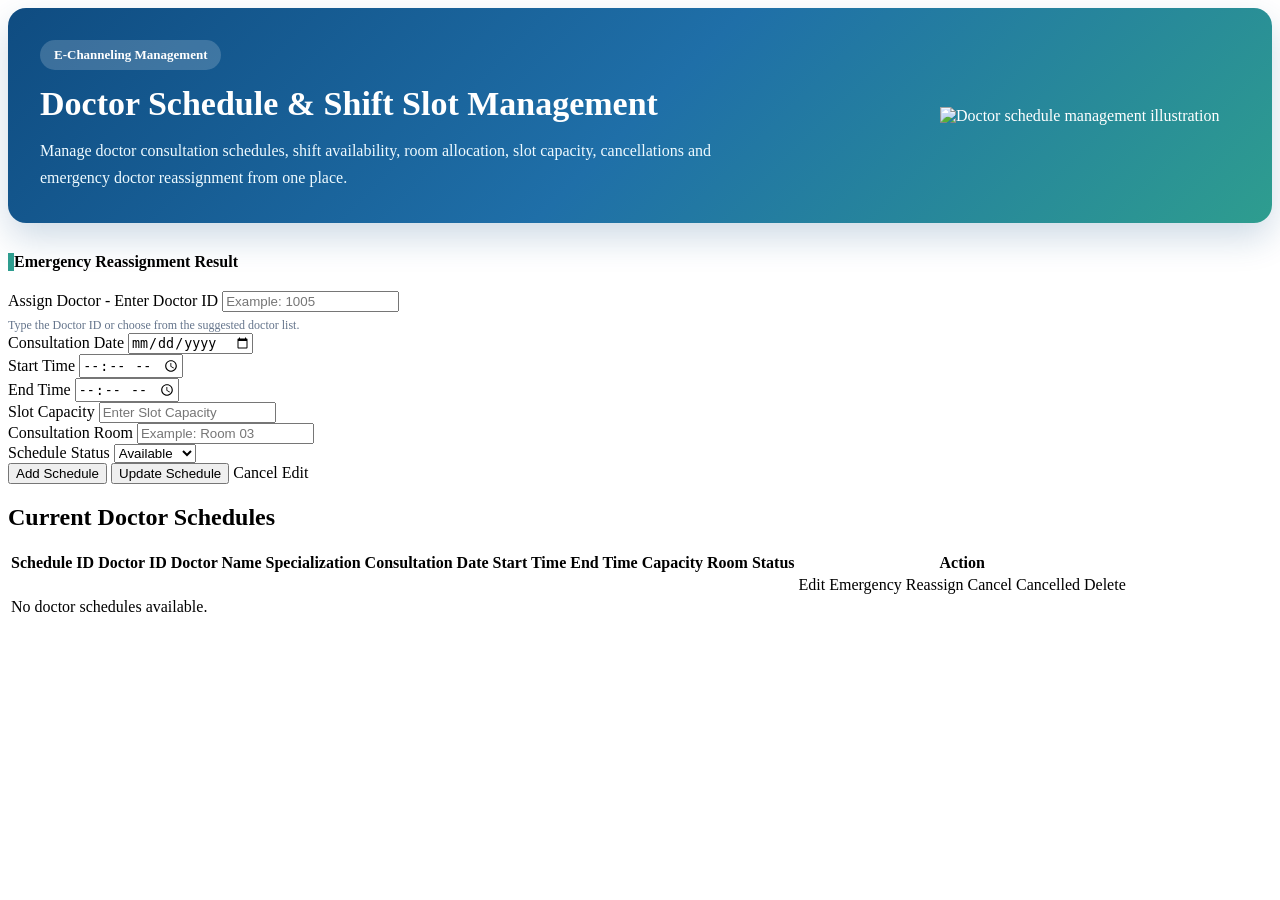
==== commit 71b2bca3: "Finalize doctor schedule management functionality" ====
--- a/src/main/resources/templates/doctor-schedule.html
+++ b/src/main/resources/templates/doctor-schedule.html
@@ -3,160 +3,936 @@
       xmlns:th="http://www.thymeleaf.org">
 
 <head>
+
     <meta charset="UTF-8">
-    <title>Doctor Schedule</title>
+
+    <meta name="viewport"
+          content="width=device-width, initial-scale=1.0">
+
+    <title>Doctor Schedule & Shift Slot Management</title>
+
+
+    <!-- =========================================
+         MAIN CSS
+         ?v=2 forces browser to load new CSS
+         ========================================= -->
+
+    <link rel="stylesheet"
+          href="/css/doctor-schedule.css?v=2">
+
+
+    <!-- =========================================
+         HERO SECTION CSS
+         ========================================= -->
+
+    <style>
+
+        .hero-section {
+
+            display: flex;
+
+            align-items: center;
+
+            justify-content: space-between;
+
+            gap: 30px;
+
+            padding: 32px;
+
+            margin-bottom: 30px;
+
+            background:
+                    linear-gradient(
+                            135deg,
+                            #0f4c81,
+                            #1f6fa8,
+                            #2e9d8f
+                    );
+
+            border-radius: 18px;
+
+            color: white;
+
+            overflow: hidden;
+
+            box-shadow:
+                    0 15px 35px
+                    rgba(15, 76, 129, 0.20);
+        }
+
+
+        .hero-content {
+
+            flex: 1;
+        }
+
+
+        .hero-title {
+
+            margin: 0 0 12px 0;
+
+            font-size: 34px;
+
+            line-height: 1.2;
+
+            font-weight: 800;
+        }
+
+
+        .hero-subtitle {
+
+            margin: 0;
+
+            max-width: 700px;
+
+            line-height: 1.7;
+
+            font-size: 16px;
+
+            color: #eefaff;
+        }
+
+
+        .hero-image {
+
+            width: 300px;
+
+            max-width: 35%;
+
+            height: auto;
+        }
+
+
+        .management-tag {
+
+            display: inline-block;
+
+            margin-bottom: 14px;
+
+            padding: 7px 14px;
+
+            border-radius: 20px;
+
+            background-color:
+                    rgba(255, 255, 255, 0.18);
+
+            font-size: 13px;
+
+            font-weight: bold;
+        }
+
+
+        .reassignment-message {
+
+            border-left:
+                    6px solid #2e9d8f;
+        }
+
+
+        .field-help {
+
+            margin-top: 6px;
+
+            font-size: 12px;
+
+            color: #64748b;
+        }
+
+
+        @media (max-width: 768px) {
+
+            .hero-section {
+
+                flex-direction: column;
+
+                text-align: center;
+            }
+
+
+            .hero-image {
+
+                max-width: 70%;
+
+                width: 250px;
+            }
+
+
+            .hero-title {
+
+                font-size: 27px;
+            }
+        }
+
+    </style>
+
 </head>
 
+
 <body>
 
-<h1>Doctor Schedule Management</h1>
-
-<form th:action="@{/doctor-schedule/save}"
-      th:object="${doctorSchedule}"
-      method="post">
-
-    <input type="hidden"
-           th:field="*{scheduleId}">
-
-    <label>Doctor ID:</label>
-    <input type="number"
-           th:field="*{doctorId}">
-
-    <span th:if="${#fields.hasErrors('doctorId')}"
-          th:errors="*{doctorId}">
-    </span>
-
-    <br><br>
-
-    <label>Consultation Date:</label>
-    <input type="date"
-           th:field="*{consultationDate}">
-
-    <span th:if="${#fields.hasErrors('consultationDate')}"
-          th:errors="*{consultationDate}">
-    </span>
-
-    <br><br>
-
-    <label>Start Time:</label>
-    <input type="time"
-           th:field="*{startTime}">
-
-    <span th:if="${#fields.hasErrors('startTime')}"
-          th:errors="*{startTime}">
-    </span>
-
-    <br><br>
-
-    <label>End Time:</label>
-    <input type="time"
-           th:field="*{endTime}">
-
-    <span th:if="${#fields.hasErrors('endTime')}"
-          th:errors="*{endTime}">
-    </span>
-
-    <br><br>
-
-    <label>Slot Capacity:</label>
-    <input type="number"
-           th:field="*{slotCapacity}">
-
-    <span th:if="${#fields.hasErrors('slotCapacity')}"
-          th:errors="*{slotCapacity}">
-    </span>
-
-    <br><br>
-
-    <label>Status:</label>
-    <select th:field="*{status}">
-        <option value="Available">Available</option>
-        <option value="Blocked">Blocked</option>
-        <option value="Cancelled">Cancelled</option>
-    </select>
-
-    <br><br>
-
-    <button type="submit"
-            th:if="${doctorSchedule.scheduleId == 0}">
-        Add Schedule
-    </button>
-
-    <button type="submit"
-            th:if="${doctorSchedule.scheduleId != 0}">
-        Update Schedule
-    </button>
-
-    <a th:if="${doctorSchedule.scheduleId != 0}"
-       th:href="@{/doctor-schedule}">
-        Cancel Edit
-    </a>
-
-</form>
-
-<br>
-
-<hr>
-
-<h2>Current Doctor Schedules</h2>
-
-<table border="1">
-
-    <thead>
-    <tr>
-        <th>Schedule ID</th>
-        <th>Doctor ID</th>
-        <th>Consultation Date</th>
-        <th>Start Time</th>
-        <th>End Time</th>
-        <th>Slot Capacity</th>
-        <th>Status</th>
-        <th>Action</th>
-    </tr>
-    </thead>
-
-    <tbody>
-
-    <tr th:each="schedule : ${schedules}">
-
-        <td th:text="${schedule.scheduleId}"></td>
-        <td th:text="${schedule.doctorId}"></td>
-        <td th:text="${schedule.consultationDate}"></td>
-        <td th:text="${schedule.startTime}"></td>
-        <td th:text="${schedule.endTime}"></td>
-        <td th:text="${schedule.slotCapacity}"></td>
-        <td th:text="${schedule.status}"></td>
-
-        <td>
-
-            <a th:href="@{/doctor-schedule/edit/{id}(id=${schedule.scheduleId})}">
-                Edit
-            </a>
-
-            |
-
-            <a th:if="${schedule.status != 'Cancelled'}"
-               th:href="@{/doctor-schedule/cancel/{id}(id=${schedule.scheduleId})}">
-                Cancel
-            </a>
-
-            <span th:if="${schedule.status == 'Cancelled'}">
-                Cancelled
+
+<div class="container">
+
+
+    <!-- =========================================
+         HERO SECTION
+         ========================================= -->
+
+    <section class="hero-section">
+
+
+        <div class="hero-content">
+
+
+            <span class="management-tag">
+
+                E-Channeling Management
+
             </span>
 
-            |
-
-            <a th:href="@{/doctor-schedule/delete/{id}(id=${schedule.scheduleId})}">
-                Delete
-            </a>
-
-        </td>
-
-    </tr>
-
-    </tbody>
-
-</table>
+
+            <h1 class="hero-title">
+
+                Doctor Schedule & Shift Slot Management
+
+            </h1>
+
+
+            <p class="hero-subtitle">
+
+                Manage doctor consultation schedules,
+                shift availability, room allocation,
+                slot capacity, cancellations and emergency
+                doctor reassignment from one place.
+
+            </p>
+
+
+        </div>
+
+
+        <img class="hero-image"
+             src="/images/doctor-schedule-hero.svg"
+             alt="Doctor schedule management illustration">
+
+
+    </section>
+
+
+
+    <!-- =========================================
+         EMERGENCY REASSIGNMENT MESSAGE
+         ========================================= -->
+
+    <div class="card reassignment-message"
+         th:if="${reassignmentMessage != null}">
+
+
+        <strong>
+
+            Emergency Reassignment Result
+
+        </strong>
+
+
+        <p th:text="${reassignmentMessage}">
+
+        </p>
+
+
+    </div>
+
+
+
+    <!-- =========================================
+         CREATE / UPDATE SCHEDULE
+         ========================================= -->
+
+    <div class="card">
+
+
+        <h2 th:text="${doctorSchedule.scheduleId == 0
+                     ? 'Create Doctor Schedule'
+                     : 'Update Doctor Schedule'}">
+
+        </h2>
+
+
+        <form th:action="@{/doctor-schedule/save}"
+              th:object="${doctorSchedule}"
+              method="post">
+
+
+            <!-- Schedule ID -->
+
+            <input type="hidden"
+                   th:field="*{scheduleId}">
+
+
+            <div class="form-grid">
+
+
+
+                <!-- =====================================
+                     DOCTOR ID
+                     ===================================== -->
+
+                <div class="form-group">
+
+
+                    <label for="doctorId">
+
+                        Assign Doctor - Enter Doctor ID
+
+                    </label>
+
+
+                    <input id="doctorId"
+                           type="number"
+                           list="doctorList"
+                           th:field="*{doctorId}"
+                           min="1"
+                           placeholder="Example: 1005">
+
+
+                    <!-- Doctor suggestions -->
+
+                    <datalist id="doctorList">
+
+
+                        <option th:each="doctor : ${doctors}"
+
+                                th:value="${doctor.doctorId}"
+
+                                th:label="${doctor.doctorId
+                                          + ' - '
+                                          + doctor.doctorName
+                                          + ' - '
+                                          + doctor.specialization
+                                          + ' - '
+                                          + doctor.availabilityStatus}">
+
+                        </option>
+
+
+                    </datalist>
+
+
+                    <div class="field-help">
+
+                        Type the Doctor ID or choose from the
+                        suggested doctor list.
+
+                    </div>
+
+
+                    <span class="error-message"
+
+                          th:if="${#fields.hasErrors('doctorId')}"
+
+                          th:errors="*{doctorId}">
+
+                    </span>
+
+
+                </div>
+
+
+
+                <!-- =====================================
+                     CONSULTATION DATE
+                     ===================================== -->
+
+                <div class="form-group">
+
+
+                    <label for="consultationDate">
+
+                        Consultation Date
+
+                    </label>
+
+
+                    <input id="consultationDate"
+                           type="date"
+                           th:field="*{consultationDate}">
+
+
+                    <span class="error-message"
+
+                          th:if="${#fields.hasErrors('consultationDate')}"
+
+                          th:errors="*{consultationDate}">
+
+                    </span>
+
+
+                </div>
+
+
+
+                <!-- =====================================
+                     START TIME
+                     ===================================== -->
+
+                <div class="form-group">
+
+
+                    <label for="startTime">
+
+                        Start Time
+
+                    </label>
+
+
+                    <input id="startTime"
+                           type="time"
+                           th:field="*{startTime}">
+
+
+                    <span class="error-message"
+
+                          th:if="${#fields.hasErrors('startTime')}"
+
+                          th:errors="*{startTime}">
+
+                    </span>
+
+
+                </div>
+
+
+
+                <!-- =====================================
+                     END TIME
+                     ===================================== -->
+
+                <div class="form-group">
+
+
+                    <label for="endTime">
+
+                        End Time
+
+                    </label>
+
+
+                    <input id="endTime"
+                           type="time"
+                           th:field="*{endTime}">
+
+
+                    <span class="error-message"
+
+                          th:if="${#fields.hasErrors('endTime')}"
+
+                          th:errors="*{endTime}">
+
+                    </span>
+
+
+                </div>
+
+
+
+                <!-- =====================================
+                     SLOT CAPACITY
+                     ===================================== -->
+
+                <div class="form-group">
+
+
+                    <label for="slotCapacity">
+
+                        Slot Capacity
+
+                    </label>
+
+
+                    <input id="slotCapacity"
+                           type="number"
+                           th:field="*{slotCapacity}"
+                           min="1"
+                           placeholder="Enter Slot Capacity">
+
+
+                    <span class="error-message"
+
+                          th:if="${#fields.hasErrors('slotCapacity')}"
+
+                          th:errors="*{slotCapacity}">
+
+                    </span>
+
+
+                </div>
+
+
+
+                <!-- =====================================
+                     CONSULTATION ROOM
+                     ===================================== -->
+
+                <div class="form-group">
+
+
+                    <label for="roomNo">
+
+                        Consultation Room
+
+                    </label>
+
+
+                    <input id="roomNo"
+                           type="text"
+                           th:field="*{roomNo}"
+                           placeholder="Example: Room 03">
+
+
+                    <span class="error-message"
+
+                          th:if="${#fields.hasErrors('roomNo')}"
+
+                          th:errors="*{roomNo}">
+
+                    </span>
+
+
+                </div>
+
+
+
+                <!-- =====================================
+                     STATUS
+                     ===================================== -->
+
+                <div class="form-group">
+
+
+                    <label for="status">
+
+                        Schedule Status
+
+                    </label>
+
+
+                    <select id="status"
+                            th:field="*{status}">
+
+
+                        <option value="Available">
+
+                            Available
+
+                        </option>
+
+
+                        <option value="Blocked">
+
+                            Blocked
+
+                        </option>
+
+
+                        <option value="Cancelled">
+
+                            Cancelled
+
+                        </option>
+
+
+                    </select>
+
+
+                </div>
+
+
+            </div>
+
+
+
+            <!-- =========================================
+                 FORM BUTTONS
+                 ========================================= -->
+
+            <div class="form-actions">
+
+
+                <!-- ADD -->
+
+                <button type="submit"
+                        class="btn btn-primary"
+
+                        th:if="${doctorSchedule.scheduleId == 0}">
+
+                    Add Schedule
+
+                </button>
+
+
+
+                <!-- UPDATE -->
+
+                <button type="submit"
+                        class="btn btn-primary"
+
+                        th:if="${doctorSchedule.scheduleId != 0}">
+
+                    Update Schedule
+
+                </button>
+
+
+
+                <!-- CANCEL EDIT -->
+
+                <a class="btn btn-secondary"
+
+                   th:if="${doctorSchedule.scheduleId != 0}"
+
+                   th:href="@{/doctor-schedule}">
+
+                    Cancel Edit
+
+                </a>
+
+
+            </div>
+
+
+        </form>
+
+
+    </div>
+
+
+
+    <!-- =========================================
+         CURRENT SCHEDULES
+         ========================================= -->
+
+    <div class="card">
+
+
+        <h2>
+
+            Current Doctor Schedules
+
+        </h2>
+
+
+
+        <div class="table-responsive">
+
+
+            <table class="schedule-table">
+
+
+                <!-- =====================================
+                     TABLE HEADER
+                     ===================================== -->
+
+                <thead>
+
+
+                <tr>
+
+
+                    <th>
+                        Schedule ID
+                    </th>
+
+
+                    <th>
+                        Doctor ID
+                    </th>
+
+
+                    <th>
+                        Doctor Name
+                    </th>
+
+
+                    <th>
+                        Specialization
+                    </th>
+
+
+                    <th>
+                        Consultation Date
+                    </th>
+
+
+                    <th>
+                        Start Time
+                    </th>
+
+
+                    <th>
+                        End Time
+                    </th>
+
+
+                    <th>
+                        Capacity
+                    </th>
+
+
+                    <th>
+                        Room
+                    </th>
+
+
+                    <th>
+                        Status
+                    </th>
+
+
+                    <th>
+                        Action
+                    </th>
+
+
+                </tr>
+
+
+                </thead>
+
+
+
+                <!-- =====================================
+                     TABLE BODY
+                     ===================================== -->
+
+                <tbody>
+
+
+                <tr th:each="schedule : ${schedules}">
+
+
+                    <!-- Schedule ID -->
+
+                    <td th:text="${schedule.scheduleId}">
+
+                    </td>
+
+
+
+                    <!-- Doctor ID -->
+
+                    <td th:text="${schedule.doctorId}">
+
+                    </td>
+
+
+
+                    <!-- Doctor Name -->
+
+                    <td th:text="${doctorMap[schedule.doctorId] != null
+                                  ? doctorMap[schedule.doctorId].doctorName
+                                  : 'Unknown Doctor'}">
+
+                    </td>
+
+
+
+                    <!-- Specialization -->
+
+                    <td th:text="${doctorMap[schedule.doctorId] != null
+                                  ? doctorMap[schedule.doctorId].specialization
+                                  : 'Not Available'}">
+
+                    </td>
+
+
+
+                    <!-- Date -->
+
+                    <td th:text="${schedule.consultationDate}">
+
+                    </td>
+
+
+
+                    <!-- Start Time -->
+
+                    <td th:text="${schedule.startTime}">
+
+                    </td>
+
+
+
+                    <!-- End Time -->
+
+                    <td th:text="${schedule.endTime}">
+
+                    </td>
+
+
+
+                    <!-- Capacity -->
+
+                    <td th:text="${schedule.slotCapacity}">
+
+                    </td>
+
+
+
+                    <!-- Room -->
+
+                    <td th:text="${schedule.roomNo != null
+                                  ? schedule.roomNo
+                                  : '-'}">
+
+                    </td>
+
+
+
+                    <!-- =====================================
+                         STATUS
+                         ===================================== -->
+
+                    <td>
+
+
+                        <span class="status"
+
+                              th:classappend="${schedule.status == 'Available'}
+                                      ? ' status-available'
+                                      : (${schedule.status == 'Blocked'}
+                                      ? ' status-blocked'
+                                      : ' status-cancelled')"
+
+                              th:text="${schedule.status}">
+
+                        </span>
+
+
+                    </td>
+
+
+
+                    <!-- =====================================
+                         ACTION BUTTONS
+                         ===================================== -->
+
+                    <td>
+
+
+                        <div class="action-buttons">
+
+
+
+                            <!-- EDIT -->
+
+                            <a class="btn btn-edit"
+
+                               th:href="@{/doctor-schedule/edit/{id}
+                               (id=${schedule.scheduleId})}">
+
+                                Edit
+
+                            </a>
+
+
+
+                            <!-- EMERGENCY REASSIGN -->
+
+                            <a class="btn btn-cancel"
+
+                               th:if="${schedule.status != 'Cancelled'}"
+
+                               th:href="@{/doctor-schedule/reassign/{id}
+                               (id=${schedule.scheduleId})}">
+
+                                Emergency Reassign
+
+                            </a>
+
+
+
+                            <!-- CANCEL -->
+
+                            <a class="btn btn-cancel"
+
+                               th:if="${schedule.status != 'Cancelled'}"
+
+                               th:href="@{/doctor-schedule/cancel/{id}
+                               (id=${schedule.scheduleId})}">
+
+                                Cancel
+
+                            </a>
+
+
+
+                            <!-- CANCELLED INDICATOR -->
+
+                            <span class="btn btn-secondary"
+
+                                  th:if="${schedule.status == 'Cancelled'}">
+
+                                Cancelled
+
+                            </span>
+
+
+
+                            <!-- DELETE -->
+
+                            <a class="btn btn-delete"
+
+                               th:href="@{/doctor-schedule/delete/{id}
+                               (id=${schedule.scheduleId})}">
+
+                                Delete
+
+                            </a>
+
+
+                        </div>
+
+
+                    </td>
+
+
+                </tr>
+
+
+
+                <!-- =====================================
+                     NO DATA
+                     ===================================== -->
+
+                <tr th:if="${#lists.isEmpty(schedules)}">
+
+
+                    <td colspan="11"
+                        class="empty-message">
+
+                        No doctor schedules available.
+
+                    </td>
+
+
+                </tr>
+
+
+                </tbody>
+
+
+            </table>
+
+
+        </div>
+
+
+    </div>
+
+
+</div>
+
 
 </body>
+
 </html>
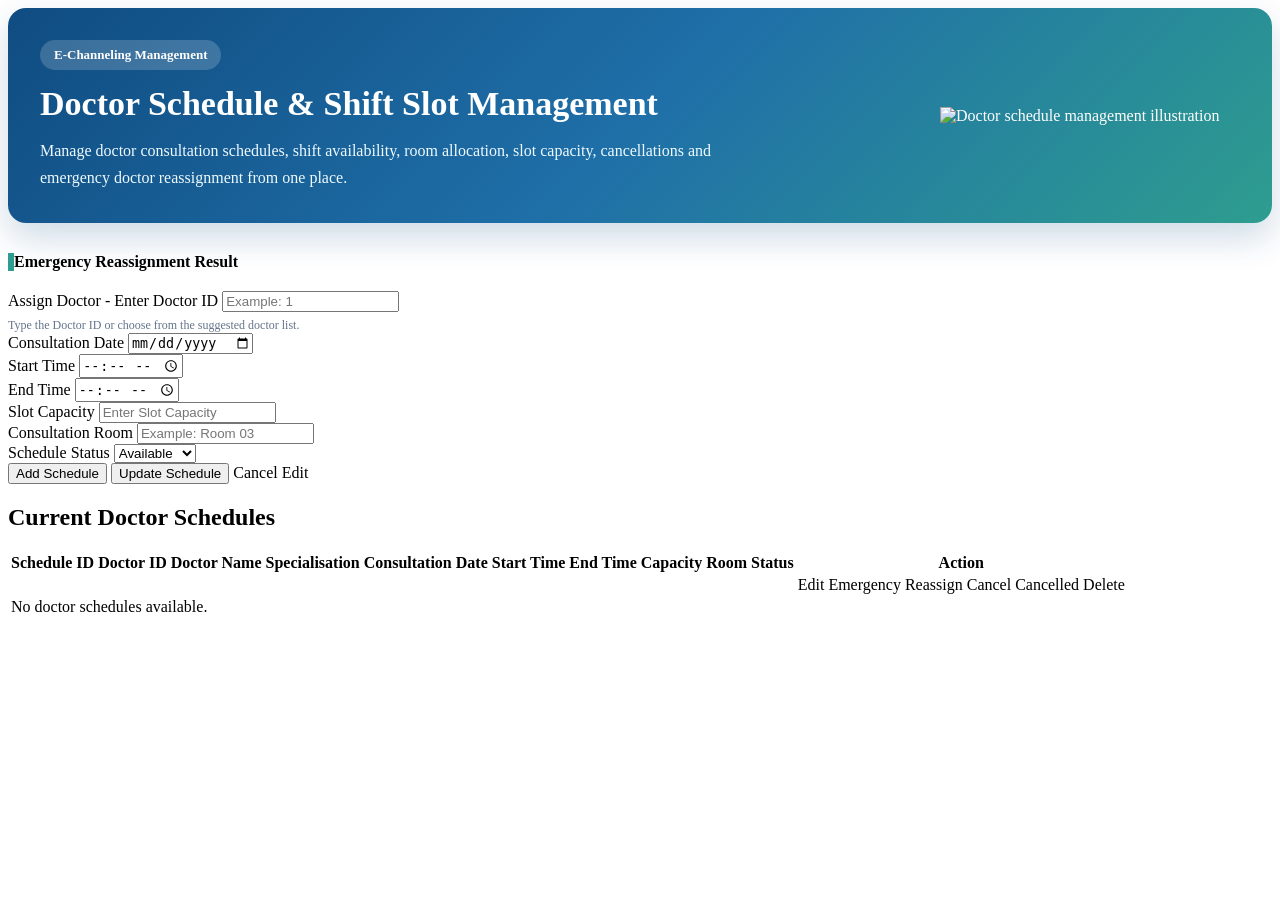
==== commit 53d5c0b5: "feat(akthar): integrate UC-04 insurance claims, refactor packages, and sync dashboard layout" ====
--- a/src/main/resources/templates/doctor-schedule.html
+++ b/src/main/resources/templates/doctor-schedule.html
@@ -3,936 +3,340 @@
       xmlns:th="http://www.thymeleaf.org">
 
 <head>
-
     <meta charset="UTF-8">
-
-    <meta name="viewport"
-          content="width=device-width, initial-scale=1.0">
-
+    <meta name="viewport" content="width=device-width, initial-scale=1.0">
     <title>Doctor Schedule & Shift Slot Management</title>
 
-
-    <!-- =========================================
-         MAIN CSS
-         ?v=2 forces browser to load new CSS
-         ========================================= -->
-
-    <link rel="stylesheet"
-          href="/css/doctor-schedule.css?v=2">
-
-
-    <!-- =========================================
-         HERO SECTION CSS
-         ========================================= -->
+    <link rel="stylesheet" href="/css/doctor-schedule.css?v=2">
 
     <style>
-
         .hero-section {
-
             display: flex;
-
             align-items: center;
-
             justify-content: space-between;
-
             gap: 30px;
-
             padding: 32px;
-
             margin-bottom: 30px;
-
-            background:
-                    linear-gradient(
-                            135deg,
-                            #0f4c81,
-                            #1f6fa8,
-                            #2e9d8f
-                    );
-
+            background: linear-gradient(135deg, #0f4c81, #1f6fa8, #2e9d8f);
             border-radius: 18px;
-
             color: white;
-
             overflow: hidden;
-
-            box-shadow:
-                    0 15px 35px
-                    rgba(15, 76, 129, 0.20);
-        }
-
+            box-shadow: 0 15px 35px rgba(15, 76, 129, 0.20);
+        }
 
         .hero-content {
-
             flex: 1;
         }
 
-
         .hero-title {
-
             margin: 0 0 12px 0;
-
             font-size: 34px;
-
             line-height: 1.2;
-
             font-weight: 800;
         }
 
-
         .hero-subtitle {
-
             margin: 0;
-
             max-width: 700px;
-
             line-height: 1.7;
-
             font-size: 16px;
-
             color: #eefaff;
         }
 
-
         .hero-image {
-
             width: 300px;
-
             max-width: 35%;
-
             height: auto;
         }
 
-
         .management-tag {
-
             display: inline-block;
-
             margin-bottom: 14px;
-
             padding: 7px 14px;
-
             border-radius: 20px;
-
-            background-color:
-                    rgba(255, 255, 255, 0.18);
-
+            background-color: rgba(255, 255, 255, 0.18);
             font-size: 13px;
-
             font-weight: bold;
         }
 
-
         .reassignment-message {
-
-            border-left:
-                    6px solid #2e9d8f;
-        }
-
+            border-left: 6px solid #2e9d8f;
+        }
 
         .field-help {
-
             margin-top: 6px;
-
             font-size: 12px;
-
             color: #64748b;
         }
 
-
         @media (max-width: 768px) {
-
             .hero-section {
-
                 flex-direction: column;
-
                 text-align: center;
             }
 
-
             .hero-image {
-
                 max-width: 70%;
-
                 width: 250px;
             }
 
-
             .hero-title {
-
                 font-size: 27px;
             }
         }
-
     </style>
-
 </head>
 
-
 <body>
 
-
 <div class="container">
 
-
-    <!-- =========================================
-         HERO SECTION
-         ========================================= -->
-
+    <!-- HERO SECTION -->
     <section class="hero-section">
-
-
         <div class="hero-content">
-
-
-            <span class="management-tag">
-
-                E-Channeling Management
-
-            </span>
-
-
-            <h1 class="hero-title">
-
-                Doctor Schedule & Shift Slot Management
-
-            </h1>
-
-
+            <span class="management-tag">E-Channeling Management</span>
+            <h1 class="hero-title">Doctor Schedule & Shift Slot Management</h1>
             <p class="hero-subtitle">
-
-                Manage doctor consultation schedules,
-                shift availability, room allocation,
-                slot capacity, cancellations and emergency
-                doctor reassignment from one place.
-
+                Manage doctor consultation schedules, shift availability, room allocation,
+                slot capacity, cancellations and emergency doctor reassignment from one place.
             </p>
-
-
         </div>
-
-
         <img class="hero-image"
              src="/images/doctor-schedule-hero.svg"
              alt="Doctor schedule management illustration">
-
-
     </section>
 
-
-
-    <!-- =========================================
-         EMERGENCY REASSIGNMENT MESSAGE
-         ========================================= -->
-
-    <div class="card reassignment-message"
-         th:if="${reassignmentMessage != null}">
-
-
-        <strong>
-
-            Emergency Reassignment Result
-
-        </strong>
-
-
-        <p th:text="${reassignmentMessage}">
-
-        </p>
-
-
+    <!-- EMERGENCY REASSIGNMENT MESSAGE -->
+    <div class="card reassignment-message" th:if="${reassignmentMessage != null}">
+        <strong>Emergency Reassignment Result</strong>
+        <p th:text="${reassignmentMessage}"></p>
     </div>
 
-
-
-    <!-- =========================================
-         CREATE / UPDATE SCHEDULE
-         ========================================= -->
-
+    <!-- CREATE / UPDATE SCHEDULE -->
     <div class="card">
-
-
-        <h2 th:text="${doctorSchedule.scheduleId == 0
-                     ? 'Create Doctor Schedule'
-                     : 'Update Doctor Schedule'}">
-
-        </h2>
-
+        <h2 th:text="${doctorSchedule.scheduleId == 0 ? 'Create Doctor Schedule' : 'Update Doctor Schedule'}"></h2>
 
         <form th:action="@{/doctor-schedule/save}"
               th:object="${doctorSchedule}"
               method="post">
 
-
-            <!-- Schedule ID -->
-
-            <input type="hidden"
-                   th:field="*{scheduleId}">
-
+            <input type="hidden" th:field="*{scheduleId}">
 
             <div class="form-grid">
 
-
-
-                <!-- =====================================
-                     DOCTOR ID
-                     ===================================== -->
-
-                <div class="form-group">
-
-
-                    <label for="doctorId">
-
-                        Assign Doctor - Enter Doctor ID
-
-                    </label>
-
-
+                <!-- DOCTOR ID -->
+                <div class="form-group">
+                    <label for="doctorId">Assign Doctor - Enter Doctor ID</label>
                     <input id="doctorId"
                            type="number"
                            list="doctorList"
                            th:field="*{doctorId}"
                            min="1"
-                           placeholder="Example: 1005">
-
-
-                    <!-- Doctor suggestions -->
-
+                           placeholder="Example: 1">
+
+                    <!-- Suggestions mapped to entity fields: id, name, specialisation, clinic -->
                     <datalist id="doctorList">
-
-
                         <option th:each="doctor : ${doctors}"
-
-                                th:value="${doctor.doctorId}"
-
-                                th:label="${doctor.doctorId
-                                          + ' - '
-                                          + doctor.doctorName
-                                          + ' - '
-                                          + doctor.specialization
-                                          + ' - '
-                                          + doctor.availabilityStatus}">
-
+                                th:value="${doctor.id}"
+                                th:label="${doctor.id + ' - ' + doctor.name + ' - ' + doctor.specialisation + (doctor.clinic != null ? ' - ' + doctor.clinic : '')}">
                         </option>
-
-
                     </datalist>
 
-
                     <div class="field-help">
-
-                        Type the Doctor ID or choose from the
-                        suggested doctor list.
-
+                        Type the Doctor ID or choose from the suggested doctor list.
                     </div>
 
-
-                    <span class="error-message"
-
+                    <span class="error-message"
                           th:if="${#fields.hasErrors('doctorId')}"
-
                           th:errors="*{doctorId}">
-
-                    </span>
-
-
-                </div>
-
-
-
-                <!-- =====================================
-                     CONSULTATION DATE
-                     ===================================== -->
-
-                <div class="form-group">
-
-
-                    <label for="consultationDate">
-
-                        Consultation Date
-
-                    </label>
-
-
+                    </span>
+                </div>
+
+                <!-- CONSULTATION DATE -->
+                <div class="form-group">
+                    <label for="consultationDate">Consultation Date</label>
                     <input id="consultationDate"
                            type="date"
                            th:field="*{consultationDate}">
-
-
-                    <span class="error-message"
-
+                    <span class="error-message"
                           th:if="${#fields.hasErrors('consultationDate')}"
-
                           th:errors="*{consultationDate}">
-
-                    </span>
-
-
-                </div>
-
-
-
-                <!-- =====================================
-                     START TIME
-                     ===================================== -->
-
-                <div class="form-group">
-
-
-                    <label for="startTime">
-
-                        Start Time
-
-                    </label>
-
-
+                    </span>
+                </div>
+
+                <!-- START TIME -->
+                <div class="form-group">
+                    <label for="startTime">Start Time</label>
                     <input id="startTime"
                            type="time"
                            th:field="*{startTime}">
-
-
-                    <span class="error-message"
-
+                    <span class="error-message"
                           th:if="${#fields.hasErrors('startTime')}"
-
                           th:errors="*{startTime}">
-
-                    </span>
-
-
-                </div>
-
-
-
-                <!-- =====================================
-                     END TIME
-                     ===================================== -->
-
-                <div class="form-group">
-
-
-                    <label for="endTime">
-
-                        End Time
-
-                    </label>
-
-
+                    </span>
+                </div>
+
+                <!-- END TIME -->
+                <div class="form-group">
+                    <label for="endTime">End Time</label>
                     <input id="endTime"
                            type="time"
                            th:field="*{endTime}">
-
-
-                    <span class="error-message"
-
+                    <span class="error-message"
                           th:if="${#fields.hasErrors('endTime')}"
-
                           th:errors="*{endTime}">
-
-                    </span>
-
-
-                </div>
-
-
-
-                <!-- =====================================
-                     SLOT CAPACITY
-                     ===================================== -->
-
-                <div class="form-group">
-
-
-                    <label for="slotCapacity">
-
-                        Slot Capacity
-
-                    </label>
-
-
+                    </span>
+                </div>
+
+                <!-- SLOT CAPACITY -->
+                <div class="form-group">
+                    <label for="slotCapacity">Slot Capacity</label>
                     <input id="slotCapacity"
                            type="number"
                            th:field="*{slotCapacity}"
                            min="1"
                            placeholder="Enter Slot Capacity">
-
-
-                    <span class="error-message"
-
+                    <span class="error-message"
                           th:if="${#fields.hasErrors('slotCapacity')}"
-
                           th:errors="*{slotCapacity}">
-
-                    </span>
-
-
-                </div>
-
-
-
-                <!-- =====================================
-                     CONSULTATION ROOM
-                     ===================================== -->
-
-                <div class="form-group">
-
-
-                    <label for="roomNo">
-
-                        Consultation Room
-
-                    </label>
-
-
+                    </span>
+                </div>
+
+                <!-- CONSULTATION ROOM -->
+                <div class="form-group">
+                    <label for="roomNo">Consultation Room</label>
                     <input id="roomNo"
                            type="text"
                            th:field="*{roomNo}"
                            placeholder="Example: Room 03">
-
-
-                    <span class="error-message"
-
+                    <span class="error-message"
                           th:if="${#fields.hasErrors('roomNo')}"
-
                           th:errors="*{roomNo}">
-
-                    </span>
-
-
-                </div>
-
-
-
-                <!-- =====================================
-                     STATUS
-                     ===================================== -->
-
-                <div class="form-group">
-
-
-                    <label for="status">
-
-                        Schedule Status
-
-                    </label>
-
-
-                    <select id="status"
-                            th:field="*{status}">
-
-
-                        <option value="Available">
-
-                            Available
-
-                        </option>
-
-
-                        <option value="Blocked">
-
-                            Blocked
-
-                        </option>
-
-
-                        <option value="Cancelled">
-
-                            Cancelled
-
-                        </option>
-
-
+                    </span>
+                </div>
+
+                <!-- STATUS -->
+                <div class="form-group">
+                    <label for="status">Schedule Status</label>
+                    <select id="status" th:field="*{status}">
+                        <option value="Available">Available</option>
+                        <option value="Blocked">Blocked</option>
+                        <option value="Cancelled">Cancelled</option>
                     </select>
-
-
-                </div>
-
+                </div>
 
             </div>
 
-
-
-            <!-- =========================================
-                 FORM BUTTONS
-                 ========================================= -->
-
+            <!-- FORM BUTTONS -->
             <div class="form-actions">
-
-
-                <!-- ADD -->
-
                 <button type="submit"
                         class="btn btn-primary"
-
                         th:if="${doctorSchedule.scheduleId == 0}">
-
                     Add Schedule
-
                 </button>
-
-
-
-                <!-- UPDATE -->
 
                 <button type="submit"
                         class="btn btn-primary"
-
                         th:if="${doctorSchedule.scheduleId != 0}">
-
                     Update Schedule
-
                 </button>
 
-
-
-                <!-- CANCEL EDIT -->
-
                 <a class="btn btn-secondary"
-
                    th:if="${doctorSchedule.scheduleId != 0}"
-
                    th:href="@{/doctor-schedule}">
-
                     Cancel Edit
-
                 </a>
-
-
             </div>
 
-
         </form>
-
-
     </div>
 
-
-
-    <!-- =========================================
-         CURRENT SCHEDULES
-         ========================================= -->
-
+    <!-- CURRENT SCHEDULES -->
     <div class="card">
-
-
-        <h2>
-
-            Current Doctor Schedules
-
-        </h2>
-
-
+        <h2>Current Doctor Schedules</h2>
 
         <div class="table-responsive">
-
-
             <table class="schedule-table">
-
-
-                <!-- =====================================
-                     TABLE HEADER
-                     ===================================== -->
-
                 <thead>
-
-
                 <tr>
-
-
-                    <th>
-                        Schedule ID
-                    </th>
-
-
-                    <th>
-                        Doctor ID
-                    </th>
-
-
-                    <th>
-                        Doctor Name
-                    </th>
-
-
-                    <th>
-                        Specialization
-                    </th>
-
-
-                    <th>
-                        Consultation Date
-                    </th>
-
-
-                    <th>
-                        Start Time
-                    </th>
-
-
-                    <th>
-                        End Time
-                    </th>
-
-
-                    <th>
-                        Capacity
-                    </th>
-
-
-                    <th>
-                        Room
-                    </th>
-
-
-                    <th>
-                        Status
-                    </th>
-
-
-                    <th>
-                        Action
-                    </th>
-
-
+                    <th>Schedule ID</th>
+                    <th>Doctor ID</th>
+                    <th>Doctor Name</th>
+                    <th>Specialisation</th>
+                    <th>Consultation Date</th>
+                    <th>Start Time</th>
+                    <th>End Time</th>
+                    <th>Capacity</th>
+                    <th>Room</th>
+                    <th>Status</th>
+                    <th>Action</th>
                 </tr>
-
-
                 </thead>
 
-
-
-                <!-- =====================================
-                     TABLE BODY
-                     ===================================== -->
-
                 <tbody>
-
-
                 <tr th:each="schedule : ${schedules}">
-
-
-                    <!-- Schedule ID -->
-
-                    <td th:text="${schedule.scheduleId}">
-
-                    </td>
-
-
-
-                    <!-- Doctor ID -->
-
-                    <td th:text="${schedule.doctorId}">
-
-                    </td>
-
-
-
-                    <!-- Doctor Name -->
-
-                    <td th:text="${doctorMap[schedule.doctorId] != null
-                                  ? doctorMap[schedule.doctorId].doctorName
-                                  : 'Unknown Doctor'}">
-
-                    </td>
-
-
-
-                    <!-- Specialization -->
-
-                    <td th:text="${doctorMap[schedule.doctorId] != null
-                                  ? doctorMap[schedule.doctorId].specialization
-                                  : 'Not Available'}">
-
-                    </td>
-
-
-
-                    <!-- Date -->
-
-                    <td th:text="${schedule.consultationDate}">
-
-                    </td>
-
-
-
-                    <!-- Start Time -->
-
-                    <td th:text="${schedule.startTime}">
-
-                    </td>
-
-
-
-                    <!-- End Time -->
-
-                    <td th:text="${schedule.endTime}">
-
-                    </td>
-
-
-
-                    <!-- Capacity -->
-
-                    <td th:text="${schedule.slotCapacity}">
-
-                    </td>
-
-
-
-                    <!-- Room -->
-
-                    <td th:text="${schedule.roomNo != null
-                                  ? schedule.roomNo
-                                  : '-'}">
-
-                    </td>
-
-
-
-                    <!-- =====================================
-                         STATUS
-                         ===================================== -->
-
+                    <td th:text="${schedule.scheduleId}"></td>
+                    <td th:text="${schedule.doctorId}"></td>
+                    <td th:text="${doctorMap[schedule.doctorId] != null ? doctorMap[schedule.doctorId].name : 'Unknown Doctor'}"></td>
+                    <td th:text="${doctorMap[schedule.doctorId] != null ? doctorMap[schedule.doctorId].specialisation : 'Not Available'}"></td>
+                    <td th:text="${schedule.consultationDate}"></td>
+                    <td th:text="${schedule.startTime}"></td>
+                    <td th:text="${schedule.endTime}"></td>
+                    <td th:text="${schedule.slotCapacity}"></td>
+                    <td th:text="${schedule.roomNo != null ? schedule.roomNo : '-'}"></td>
                     <td>
-
-
                         <span class="status"
-
                               th:classappend="${schedule.status == 'Available'}
                                       ? ' status-available'
                                       : (${schedule.status == 'Blocked'}
                                       ? ' status-blocked'
                                       : ' status-cancelled')"
-
                               th:text="${schedule.status}">
-
                         </span>
-
-
                     </td>
-
-
-
-                    <!-- =====================================
-                         ACTION BUTTONS
-                         ===================================== -->
-
                     <td>
-
-
                         <div class="action-buttons">
-
-
-
-                            <!-- EDIT -->
-
                             <a class="btn btn-edit"
-
-                               th:href="@{/doctor-schedule/edit/{id}
-                               (id=${schedule.scheduleId})}">
-
+                               th:href="@{/doctor-schedule/edit/{id}(id=${schedule.scheduleId})}">
                                 Edit
-
                             </a>
 
-
-
-                            <!-- EMERGENCY REASSIGN -->
-
                             <a class="btn btn-cancel"
-
                                th:if="${schedule.status != 'Cancelled'}"
-
-                               th:href="@{/doctor-schedule/reassign/{id}
-                               (id=${schedule.scheduleId})}">
-
+                               th:href="@{/doctor-schedule/reassign/{id}(id=${schedule.scheduleId})}">
                                 Emergency Reassign
-
                             </a>
 
-
-
-                            <!-- CANCEL -->
-
                             <a class="btn btn-cancel"
-
                                th:if="${schedule.status != 'Cancelled'}"
-
-                               th:href="@{/doctor-schedule/cancel/{id}
-                               (id=${schedule.scheduleId})}">
-
+                               th:href="@{/doctor-schedule/cancel/{id}(id=${schedule.scheduleId})}">
                                 Cancel
-
                             </a>
 
-
-
-                            <!-- CANCELLED INDICATOR -->
-
                             <span class="btn btn-secondary"
-
                                   th:if="${schedule.status == 'Cancelled'}">
-
                                 Cancelled
-
                             </span>
 
-
-
-                            <!-- DELETE -->
-
                             <a class="btn btn-delete"
-
-                               th:href="@{/doctor-schedule/delete/{id}
-                               (id=${schedule.scheduleId})}">
-
+                               th:href="@{/doctor-schedule/delete/{id}(id=${schedule.scheduleId})}">
                                 Delete
-
                             </a>
-
-
                         </div>
-
-
                     </td>
-
-
                 </tr>
 
-
-
-                <!-- =====================================
-                     NO DATA
-                     ===================================== -->
-
                 <tr th:if="${#lists.isEmpty(schedules)}">
-
-
-                    <td colspan="11"
-                        class="empty-message">
-
+                    <td colspan="11" class="empty-message">
                         No doctor schedules available.
-
                     </td>
-
-
                 </tr>
-
-
                 </tbody>
-
-
             </table>
-
-
         </div>
-
-
     </div>
 
-
 </div>
 
-
 </body>
-
 </html>
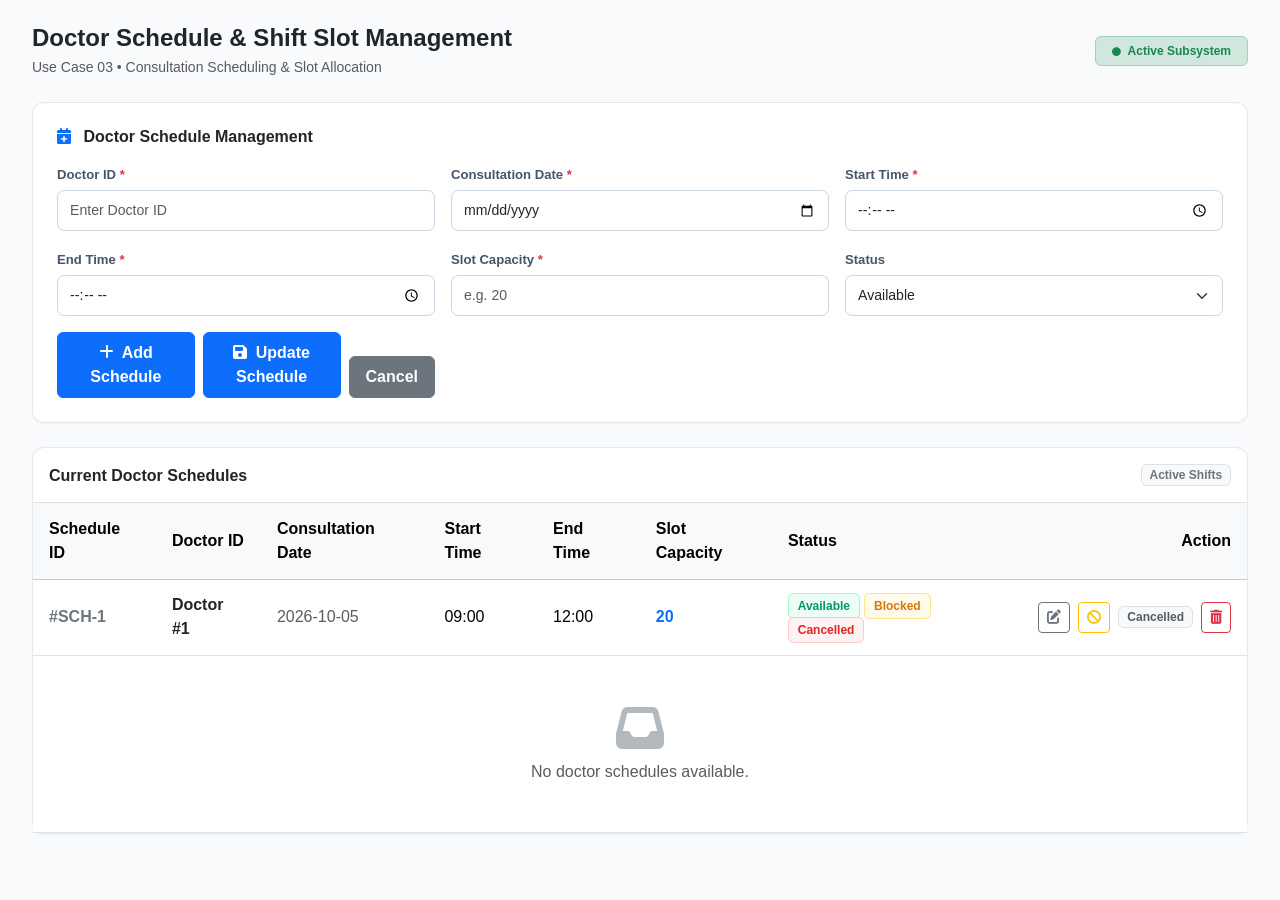
==== commit 537902a1: "feat: complete dashboard iframe integration, resolve doctor schedule UI and insurance routing" ====
--- a/src/main/resources/templates/doctor-schedule.html
+++ b/src/main/resources/templates/doctor-schedule.html
@@ -1,342 +1,232 @@
 <!DOCTYPE html>
-<html lang="en"
-      xmlns:th="http://www.thymeleaf.org">
-
+<html lang="en" xmlns:th="http://www.thymeleaf.org">
 <head>
     <meta charset="UTF-8">
     <meta name="viewport" content="width=device-width, initial-scale=1.0">
-    <title>Doctor Schedule & Shift Slot Management</title>
-
-    <link rel="stylesheet" href="/css/doctor-schedule.css?v=2">
-
+    <title>Doctor Schedule &amp; Shift Slot Management</title>
+    <!-- Fonts & Bootstrap 5 -->
+    <link rel="preconnect" href="https://fonts.googleapis.com">
+    <link rel="preconnect" href="https://fonts.gstatic.com" crossorigin>
+    <link href="https://fonts.googleapis.com/css2?family=Inter:wght@400;500;600;700&display=swap" rel="stylesheet">
+    <link href="https://cdn.jsdelivr.net/npm/bootstrap@5.3.0/dist/css/bootstrap.min.css" rel="stylesheet">
+    <link href="https://cdnjs.cloudflare.com/ajax/libs/font-awesome/6.4.0/css/all.min.css" rel="stylesheet">
     <style>
-        .hero-section {
-            display: flex;
-            align-items: center;
-            justify-content: space-between;
-            gap: 30px;
-            padding: 32px;
-            margin-bottom: 30px;
-            background: linear-gradient(135deg, #0f4c81, #1f6fa8, #2e9d8f);
-            border-radius: 18px;
-            color: white;
-            overflow: hidden;
-            box-shadow: 0 15px 35px rgba(15, 76, 129, 0.20);
-        }
-
-        .hero-content {
-            flex: 1;
-        }
-
-        .hero-title {
-            margin: 0 0 12px 0;
-            font-size: 34px;
-            line-height: 1.2;
-            font-weight: 800;
-        }
-
-        .hero-subtitle {
+        body {
+            background-color: #f8fafc;
+            font-family: 'Inter', -apple-system, sans-serif;
+            color: #1e293b;
+            padding: 1.5rem 2rem;
             margin: 0;
-            max-width: 700px;
-            line-height: 1.7;
-            font-size: 16px;
-            color: #eefaff;
-        }
-
-        .hero-image {
-            width: 300px;
-            max-width: 35%;
-            height: auto;
-        }
-
-        .management-tag {
-            display: inline-block;
-            margin-bottom: 14px;
-            padding: 7px 14px;
-            border-radius: 20px;
-            background-color: rgba(255, 255, 255, 0.18);
-            font-size: 13px;
-            font-weight: bold;
-        }
-
-        .reassignment-message {
-            border-left: 6px solid #2e9d8f;
-        }
-
-        .field-help {
-            margin-top: 6px;
-            font-size: 12px;
-            color: #64748b;
-        }
-
-        @media (max-width: 768px) {
-            .hero-section {
-                flex-direction: column;
-                text-align: center;
-            }
-
-            .hero-image {
-                max-width: 70%;
-                width: 250px;
-            }
-
-            .hero-title {
-                font-size: 27px;
-            }
+        }
+        .surface-card {
+            background: #ffffff;
+            border-radius: 0.75rem;
+            border: 1px solid #e2e8f0;
+            box-shadow: 0 1px 3px rgba(0, 0, 0, 0.04);
+            margin-bottom: 1.5rem;
+        }
+        .form-label {
+            font-size: 0.82rem;
+            font-weight: 600;
+            color: #475569;
+            margin-bottom: 0.35rem;
+        }
+        .form-control, .form-select {
+            font-size: 0.88rem;
+            border-radius: 0.45rem;
+            border: 1px solid #cbd5e1;
+            padding: 0.55rem 0.75rem;
+        }
+        .form-control:focus, .form-select:focus {
+            border-color: #2563eb;
+            box-shadow: 0 0 0 3px rgba(37, 99, 235, 0.12);
+        }
+        .badge-available {
+            background: #ecfdf5;
+            color: #059669;
+            border: 1px solid #a7f3d0;
+            font-weight: 600;
+            border-radius: 0.35rem;
+            padding: 0.3rem 0.55rem;
+            font-size: 0.75rem;
+        }
+        .badge-blocked {
+            background: #fffbeb;
+            color: #d97706;
+            border: 1px solid #fde68a;
+            font-weight: 600;
+            border-radius: 0.35rem;
+            padding: 0.3rem 0.55rem;
+            font-size: 0.75rem;
+        }
+        .badge-cancelled {
+            background: #fef2f2;
+            color: #dc2626;
+            border: 1px solid #fecaca;
+            font-weight: 600;
+            border-radius: 0.35rem;
+            padding: 0.3rem 0.55rem;
+            font-size: 0.75rem;
+        }
+        .table > :not(caption) > * > * {
+            padding: 0.85rem 1rem;
+            vertical-align: middle;
         }
     </style>
 </head>
-
 <body>
 
-<div class="container">
-
-    <!-- HERO SECTION -->
-    <section class="hero-section">
-        <div class="hero-content">
-            <span class="management-tag">E-Channeling Management</span>
-            <h1 class="hero-title">Doctor Schedule & Shift Slot Management</h1>
-            <p class="hero-subtitle">
-                Manage doctor consultation schedules, shift availability, room allocation,
-                slot capacity, cancellations and emergency doctor reassignment from one place.
-            </p>
-        </div>
-        <img class="hero-image"
-             src="/images/doctor-schedule-hero.svg"
-             alt="Doctor schedule management illustration">
-    </section>
-
-    <!-- EMERGENCY REASSIGNMENT MESSAGE -->
-    <div class="card reassignment-message" th:if="${reassignmentMessage != null}">
-        <strong>Emergency Reassignment Result</strong>
-        <p th:text="${reassignmentMessage}"></p>
-    </div>
-
-    <!-- CREATE / UPDATE SCHEDULE -->
-    <div class="card">
-        <h2 th:text="${doctorSchedule.scheduleId == 0 ? 'Create Doctor Schedule' : 'Update Doctor Schedule'}"></h2>
-
-        <form th:action="@{/doctor-schedule/save}"
-              th:object="${doctorSchedule}"
-              method="post">
-
-            <input type="hidden" th:field="*{scheduleId}">
-
-            <div class="form-grid">
-
-                <!-- DOCTOR ID -->
-                <div class="form-group">
-                    <label for="doctorId">Assign Doctor - Enter Doctor ID</label>
-                    <input id="doctorId"
-                           type="number"
-                           list="doctorList"
-                           th:field="*{doctorId}"
-                           min="1"
-                           placeholder="Example: 1">
-
-                    <!-- Suggestions mapped to entity fields: id, name, specialisation, clinic -->
-                    <datalist id="doctorList">
-                        <option th:each="doctor : ${doctors}"
-                                th:value="${doctor.id}"
-                                th:label="${doctor.id + ' - ' + doctor.name + ' - ' + doctor.specialisation + (doctor.clinic != null ? ' - ' + doctor.clinic : '')}">
-                        </option>
-                    </datalist>
-
-                    <div class="field-help">
-                        Type the Doctor ID or choose from the suggested doctor list.
+<!-- Header Section -->
+<div class="d-flex justify-content-between align-items-center mb-4">
+    <div>
+        <h4 class="fw-bold mb-1 text-dark">Doctor Schedule &amp; Shift Slot Management</h4>
+        <div class="text-muted small">Use Case 03 &bull; Consultation Scheduling &amp; Slot Allocation</div>
+    </div>
+    <div class="d-flex gap-2">
+        <span class="badge bg-success-subtle text-success border border-success-subtle px-3 py-2">
+            <i class="fas fa-circle text-success me-1" style="font-size: 0.55rem;"></i> Active Subsystem
+        </span>
+    </div>
+</div>
+
+<!-- Schedule Form Card -->
+<div class="surface-card p-4">
+    <h6 class="fw-bold mb-3 text-dark">
+        <i class="fas fa-calendar-plus text-primary me-2"></i>
+        <span th:text="${doctorSchedule.scheduleId == 0 ? 'Create Doctor Schedule' : 'Update Doctor Schedule'}">
+            Doctor Schedule Management
+        </span>
+    </h6>
+
+    <form th:action="@{/doctor-schedule/save}" th:object="${doctorSchedule}" method="post" class="row g-3">
+        <input type="hidden" th:field="*{scheduleId}">
+
+        <!-- DOCTOR ID -->
+        <div class="col-md-4">
+            <label class="form-label">Doctor ID <span class="text-danger">*</span></label>
+            <input type="number" th:field="*{doctorId}" class="form-control" placeholder="Enter Doctor ID" required>
+            <span class="text-danger small" th:if="${#fields.hasErrors('doctorId')}" th:errors="*{doctorId}"></span>
+        </div>
+
+        <!-- CONSULTATION DATE -->
+        <div class="col-md-4">
+            <label class="form-label">Consultation Date <span class="text-danger">*</span></label>
+            <input type="date" th:field="*{consultationDate}" class="form-control" required>
+            <span class="text-danger small" th:if="${#fields.hasErrors('consultationDate')}" th:errors="*{consultationDate}"></span>
+        </div>
+
+        <!-- START TIME -->
+        <div class="col-md-4">
+            <label class="form-label">Start Time <span class="text-danger">*</span></label>
+            <input type="time" th:field="*{startTime}" class="form-control" required>
+            <span class="text-danger small" th:if="${#fields.hasErrors('startTime')}" th:errors="*{startTime}"></span>
+        </div>
+
+        <!-- END TIME -->
+        <div class="col-md-4">
+            <label class="form-label">End Time <span class="text-danger">*</span></label>
+            <input type="time" th:field="*{endTime}" class="form-control" required>
+            <span class="text-danger small" th:if="${#fields.hasErrors('endTime')}" th:errors="*{endTime}"></span>
+        </div>
+
+        <!-- SLOT CAPACITY -->
+        <div class="col-md-4">
+            <label class="form-label">Slot Capacity <span class="text-danger">*</span></label>
+            <input type="number" th:field="*{slotCapacity}" class="form-control" placeholder="e.g. 20" required>
+            <span class="text-danger small" th:if="${#fields.hasErrors('slotCapacity')}" th:errors="*{slotCapacity}"></span>
+        </div>
+
+        <!-- STATUS -->
+        <div class="col-md-4">
+            <label class="form-label">Status</label>
+            <select th:field="*{status}" class="form-select">
+                <option value="Available">Available</option>
+                <option value="Blocked">Blocked</option>
+                <option value="Cancelled">Cancelled</option>
+            </select>
+        </div>
+
+        <!-- SUBMIT / CANCEL BUTTONS -->
+        <div class="col-md-4 d-flex align-items-end gap-2">
+            <button type="submit" class="btn btn-primary w-100 py-2 fw-semibold" th:if="${doctorSchedule.scheduleId == 0}">
+                <i class="fas fa-plus me-1"></i> Add Schedule
+            </button>
+            <button type="submit" class="btn btn-primary w-100 py-2 fw-semibold" th:if="${doctorSchedule.scheduleId != 0}">
+                <i class="fas fa-save me-1"></i> Update Schedule
+            </button>
+            <a th:if="${doctorSchedule.scheduleId != 0}" th:href="@{/doctor-schedule}" class="btn btn-secondary py-2 px-3 fw-semibold">
+                Cancel
+            </a>
+        </div>
+    </form>
+</div>
+
+<!-- Schedules Table Card -->
+<div class="surface-card">
+    <div class="p-3 border-bottom d-flex justify-content-between align-items-center">
+        <h6 class="fw-bold mb-0 text-dark">Current Doctor Schedules</h6>
+        <span class="badge bg-light text-secondary border">Active Shifts</span>
+    </div>
+
+    <div class="table-responsive">
+        <table class="table align-middle mb-0">
+            <thead class="table-light">
+            <tr>
+                <th class="ps-3">Schedule ID</th>
+                <th>Doctor ID</th>
+                <th>Consultation Date</th>
+                <th>Start Time</th>
+                <th>End Time</th>
+                <th>Slot Capacity</th>
+                <th>Status</th>
+                <th class="text-end pe-3">Action</th>
+            </tr>
+            </thead>
+            <tbody>
+            <tr th:each="schedule : ${schedules}">
+                <td class="ps-3 fw-bold text-secondary" th:text="'#SCH-' + ${schedule.scheduleId}">#SCH-1</td>
+                <td class="fw-semibold text-dark" th:text="'Doctor #' + ${schedule.doctorId}">Doctor #1</td>
+                <td class="text-muted" th:text="${schedule.consultationDate}">2026-10-05</td>
+                <td th:text="${schedule.startTime}">09:00</td>
+                <td th:text="${schedule.endTime}">12:00</td>
+                <td class="fw-semibold text-primary" th:text="${schedule.slotCapacity}">20</td>
+                <td>
+                    <span th:if="${schedule.status == 'Available'}" class="badge-available">Available</span>
+                    <span th:if="${schedule.status == 'Blocked'}" class="badge-blocked">Blocked</span>
+                    <span th:if="${schedule.status == 'Cancelled'}" class="badge-cancelled">Cancelled</span>
+                </td>
+                <td class="text-end pe-3">
+                    <div class="d-inline-flex gap-2 align-items-center">
+                        <a th:href="@{/doctor-schedule/edit/{id}(id=${schedule.scheduleId})}" class="btn btn-sm btn-outline-secondary" title="Edit Schedule">
+                            <i class="fas fa-pen-to-square"></i>
+                        </a>
+
+                        <a th:if="${schedule.status != 'Cancelled'}" th:href="@{/doctor-schedule/cancel/{id}(id=${schedule.scheduleId})}" class="btn btn-sm btn-outline-warning" title="Cancel Shift">
+                            <i class="fas fa-ban"></i>
+                        </a>
+
+                        <span th:if="${schedule.status == 'Cancelled'}" class="badge bg-light text-muted border py-1 px-2">
+                            Cancelled
+                        </span>
+
+                        <a th:href="@{/doctor-schedule/delete/{id}(id=${schedule.scheduleId})}" class="btn btn-sm btn-outline-danger" title="Delete Schedule" onclick="return confirm('Delete this schedule?');">
+                            <i class="fas fa-trash-can"></i>
+                        </a>
                     </div>
-
-                    <span class="error-message"
-                          th:if="${#fields.hasErrors('doctorId')}"
-                          th:errors="*{doctorId}">
-                    </span>
-                </div>
-
-                <!-- CONSULTATION DATE -->
-                <div class="form-group">
-                    <label for="consultationDate">Consultation Date</label>
-                    <input id="consultationDate"
-                           type="date"
-                           th:field="*{consultationDate}">
-                    <span class="error-message"
-                          th:if="${#fields.hasErrors('consultationDate')}"
-                          th:errors="*{consultationDate}">
-                    </span>
-                </div>
-
-                <!-- START TIME -->
-                <div class="form-group">
-                    <label for="startTime">Start Time</label>
-                    <input id="startTime"
-                           type="time"
-                           th:field="*{startTime}">
-                    <span class="error-message"
-                          th:if="${#fields.hasErrors('startTime')}"
-                          th:errors="*{startTime}">
-                    </span>
-                </div>
-
-                <!-- END TIME -->
-                <div class="form-group">
-                    <label for="endTime">End Time</label>
-                    <input id="endTime"
-                           type="time"
-                           th:field="*{endTime}">
-                    <span class="error-message"
-                          th:if="${#fields.hasErrors('endTime')}"
-                          th:errors="*{endTime}">
-                    </span>
-                </div>
-
-                <!-- SLOT CAPACITY -->
-                <div class="form-group">
-                    <label for="slotCapacity">Slot Capacity</label>
-                    <input id="slotCapacity"
-                           type="number"
-                           th:field="*{slotCapacity}"
-                           min="1"
-                           placeholder="Enter Slot Capacity">
-                    <span class="error-message"
-                          th:if="${#fields.hasErrors('slotCapacity')}"
-                          th:errors="*{slotCapacity}">
-                    </span>
-                </div>
-
-                <!-- CONSULTATION ROOM -->
-                <div class="form-group">
-                    <label for="roomNo">Consultation Room</label>
-                    <input id="roomNo"
-                           type="text"
-                           th:field="*{roomNo}"
-                           placeholder="Example: Room 03">
-                    <span class="error-message"
-                          th:if="${#fields.hasErrors('roomNo')}"
-                          th:errors="*{roomNo}">
-                    </span>
-                </div>
-
-                <!-- STATUS -->
-                <div class="form-group">
-                    <label for="status">Schedule Status</label>
-                    <select id="status" th:field="*{status}">
-                        <option value="Available">Available</option>
-                        <option value="Blocked">Blocked</option>
-                        <option value="Cancelled">Cancelled</option>
-                    </select>
-                </div>
-
-            </div>
-
-            <!-- FORM BUTTONS -->
-            <div class="form-actions">
-                <button type="submit"
-                        class="btn btn-primary"
-                        th:if="${doctorSchedule.scheduleId == 0}">
-                    Add Schedule
-                </button>
-
-                <button type="submit"
-                        class="btn btn-primary"
-                        th:if="${doctorSchedule.scheduleId != 0}">
-                    Update Schedule
-                </button>
-
-                <a class="btn btn-secondary"
-                   th:if="${doctorSchedule.scheduleId != 0}"
-                   th:href="@{/doctor-schedule}">
-                    Cancel Edit
-                </a>
-            </div>
-
-        </form>
-    </div>
-
-    <!-- CURRENT SCHEDULES -->
-    <div class="card">
-        <h2>Current Doctor Schedules</h2>
-
-        <div class="table-responsive">
-            <table class="schedule-table">
-                <thead>
-                <tr>
-                    <th>Schedule ID</th>
-                    <th>Doctor ID</th>
-                    <th>Doctor Name</th>
-                    <th>Specialisation</th>
-                    <th>Consultation Date</th>
-                    <th>Start Time</th>
-                    <th>End Time</th>
-                    <th>Capacity</th>
-                    <th>Room</th>
-                    <th>Status</th>
-                    <th>Action</th>
-                </tr>
-                </thead>
-
-                <tbody>
-                <tr th:each="schedule : ${schedules}">
-                    <td th:text="${schedule.scheduleId}"></td>
-                    <td th:text="${schedule.doctorId}"></td>
-                    <td th:text="${doctorMap[schedule.doctorId] != null ? doctorMap[schedule.doctorId].name : 'Unknown Doctor'}"></td>
-                    <td th:text="${doctorMap[schedule.doctorId] != null ? doctorMap[schedule.doctorId].specialisation : 'Not Available'}"></td>
-                    <td th:text="${schedule.consultationDate}"></td>
-                    <td th:text="${schedule.startTime}"></td>
-                    <td th:text="${schedule.endTime}"></td>
-                    <td th:text="${schedule.slotCapacity}"></td>
-                    <td th:text="${schedule.roomNo != null ? schedule.roomNo : '-'}"></td>
-                    <td>
-                        <span class="status"
-                              th:classappend="${schedule.status == 'Available'}
-                                      ? ' status-available'
-                                      : (${schedule.status == 'Blocked'}
-                                      ? ' status-blocked'
-                                      : ' status-cancelled')"
-                              th:text="${schedule.status}">
-                        </span>
-                    </td>
-                    <td>
-                        <div class="action-buttons">
-                            <a class="btn btn-edit"
-                               th:href="@{/doctor-schedule/edit/{id}(id=${schedule.scheduleId})}">
-                                Edit
-                            </a>
-
-                            <a class="btn btn-cancel"
-                               th:if="${schedule.status != 'Cancelled'}"
-                               th:href="@{/doctor-schedule/reassign/{id}(id=${schedule.scheduleId})}">
-                                Emergency Reassign
-                            </a>
-
-                            <a class="btn btn-cancel"
-                               th:if="${schedule.status != 'Cancelled'}"
-                               th:href="@{/doctor-schedule/cancel/{id}(id=${schedule.scheduleId})}">
-                                Cancel
-                            </a>
-
-                            <span class="btn btn-secondary"
-                                  th:if="${schedule.status == 'Cancelled'}">
-                                Cancelled
-                            </span>
-
-                            <a class="btn btn-delete"
-                               th:href="@{/doctor-schedule/delete/{id}(id=${schedule.scheduleId})}">
-                                Delete
-                            </a>
-                        </div>
-                    </td>
-                </tr>
-
-                <tr th:if="${#lists.isEmpty(schedules)}">
-                    <td colspan="11" class="empty-message">
-                        No doctor schedules available.
-                    </td>
-                </tr>
-                </tbody>
-            </table>
-        </div>
-    </div>
-
+                </td>
+            </tr>
+            <tr th:if="${#lists.isEmpty(schedules)}">
+                <td colspan="8" class="text-center py-5 text-muted">
+                    <i class="fas fa-inbox fa-3x mb-2 text-secondary opacity-50 d-block"></i>
+                    No doctor schedules available.
+                </td>
+            </tr>
+            </tbody>
+        </table>
+    </div>
 </div>
 
+<!-- Bootstrap 5 JS -->
+<script src="https://cdn.jsdelivr.net/npm/bootstrap@5.3.0/dist/js/bootstrap.bundle.min.js"></script>
 </body>
 </html>
